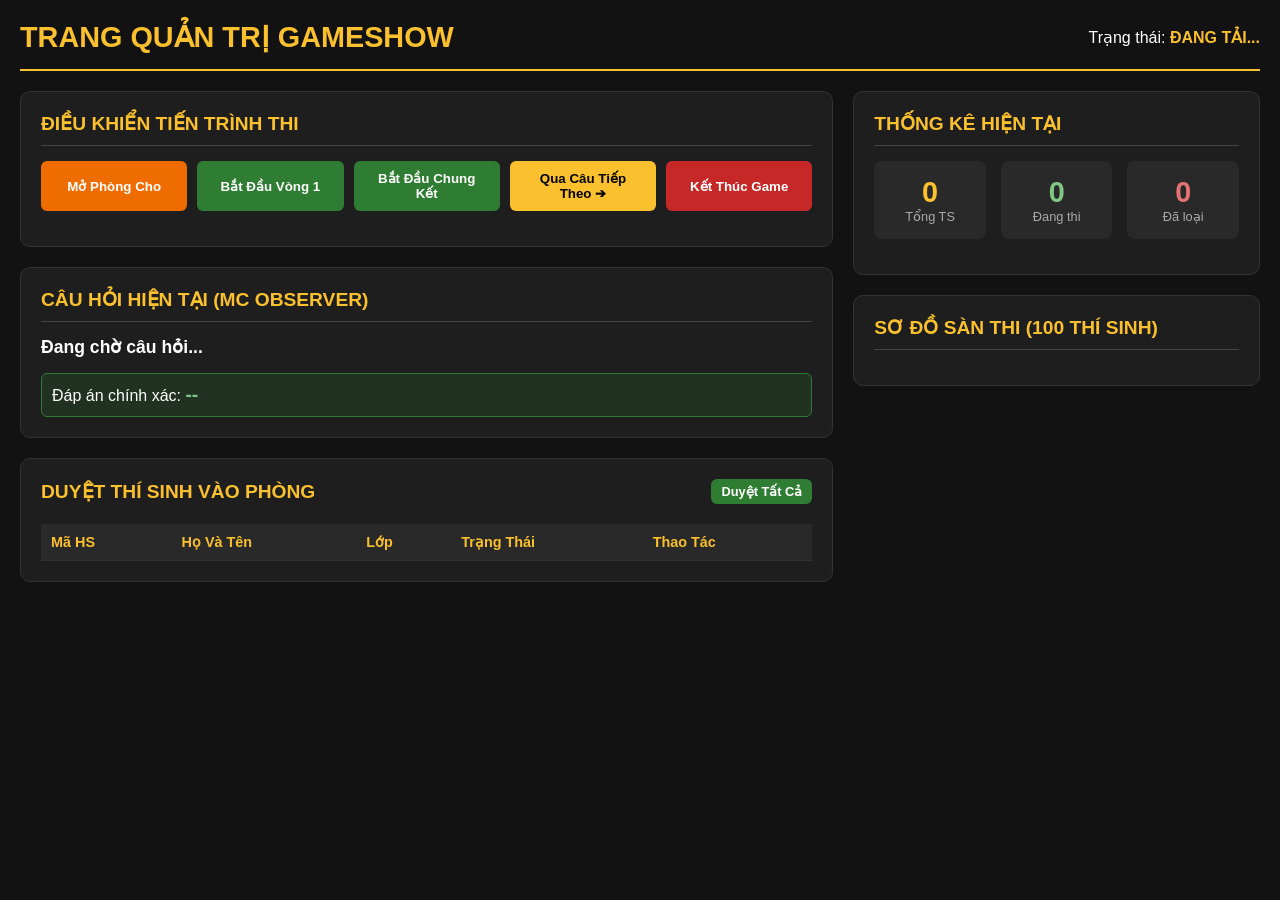
==== admin.html @ b979f9eb "Add files via upload" ====
<!DOCTYPE html>
<html lang="vi">
<head>
  <meta charset="UTF-8">
  <meta name="viewport" content="width=device-width, initial-scale=1.0">
  <title>Quản Trị Hệ Thống - Rung Chuông Vàng Lê Duẩn</title>
  <style>
    :root {
      --primary: #8e0000;
      --secondary: #fbc02d;
      --bg: #121212;
      --card-bg: #1e1e1e;
      --text: #ffffff;
      --success: #2e7d32;
      --danger: #c62828;
      --warning: #ef6c00;
    }
    * { box-sizing: border-box; margin: 0; padding: 0; font-family: 'Segoe UI', Arial, sans-serif; }
    body { background: var(--bg); color: var(--text); padding: 20px; }

    header { display: flex; justify-content: space-between; align-items: center; border-bottom: 2px solid var(--secondary); padding-bottom: 15px; margin-bottom: 20px; }
    header h1 { color: var(--secondary); font-size: 1.8rem; }

    .grid-container { display: grid; grid-template-columns: 2fr 1fr; gap: 20px; }

    .card { background: var(--card-bg); border-radius: 10px; padding: 20px; border: 1px solid #333; margin-bottom: 20px; }
    .card h3 { color: var(--secondary); border-bottom: 1px solid #444; padding-bottom: 10px; margin-bottom: 15px; font-size: 1.2rem; }

    /* Controls */
    .controls-grid { display: grid; grid-template-columns: repeat(auto-fit, minmax(140px, 1fr)); gap: 10px; margin-bottom: 15px; }
    .btn { padding: 10px 15px; font-weight: bold; border: none; border-radius: 6px; cursor: pointer; transition: 0.2s; text-align: center; }
    .btn-primary { background: var(--secondary); color: #000; }
    .btn-success { background: var(--success); color: white; }
    .btn-danger { background: var(--danger); color: white; }
    .btn-warning { background: var(--warning); color: white; }
    .btn:hover { opacity: 0.85; transform: translateY(-1px); }

    /* Stats */
    .stat-box { display: flex; gap: 15px; margin-bottom: 15px; }
    .stat-item { flex: 1; background: rgba(255,255,255,0.05); padding: 15px; border-radius: 8px; text-align: center; }
    .stat-item .num { font-size: 1.8rem; font-weight: bold; color: var(--secondary); }

    /* Tables */
    table { width: 100%; border-collapse: collapse; margin-top: 10px; }
    th, td { padding: 10px; text-align: left; border-bottom: 1px solid #333; font-size: 0.9rem; }
    th { background: rgba(255,255,255,0.05); color: var(--secondary); }

    .badge { padding: 4px 8px; border-radius: 4px; font-size: 0.8rem; font-weight: bold; }
    .badge-waiting { background: var(--warning); color: white; }
    .badge-active { background: var(--success); color: white; }
    .badge-out { background: var(--danger); color: white; }

    /* Grid thí sinh */
    .student-grid { display: grid; grid-template-columns: repeat(auto-fill, minmax(60px, 1fr)); gap: 8px; max-height: 400px; overflow-y: auto; padding-right: 5px; }
    .student-box { padding: 8px 4px; border-radius: 6px; text-align: center; font-size: 0.8rem; border: 1px solid #444; }
    .student-box.CHO_DUYET { background: #5d4037; color: #ffcc80; border-color: var(--warning); }
    .student-box.DANG_THI { background: #1b5e20; color: #a5d6a7; border-color: var(--success); }
    .student-box.DA_LOAI { background: #b71c1c; color: #ef9a9a; text-decoration: line-through; opacity: 0.6; }

    @media (max-width: 900px) {
      .grid-container { grid-template-columns: 1fr; }
    }
  </style>
</head>
<body>

  <header>
    <h1>TRANG QUẢN TRỊ GAMESHOW</h1>
    <div>
      <span>Trạng thái: <strong id="game-status-text" style="color: var(--secondary);">ĐANG TẢI...</strong></span>
    </div>
  </header>

  <div class="grid-container">
    <!-- CỘT TRÁI: ĐIỀU KHIỂN VÀ CÂU HỎI -->
    <div>
      <!-- LỆNH ĐIỀU KHIỂN -->
      <div class="card">
        <h3>ĐIỀU KHIỂN TIẾN TRÌNH THI</h3>
        <div class="controls-grid">
          <button class="btn btn-warning" onclick="sendMcCmd('setGameStatus', 'PHONG_CHO')">Mở Phòng Cho</button>
          <button class="btn btn-success" onclick="sendMcCmd('setGameStatus', 'VONG_1')">Bắt Đầu Vòng 1</button>
          <button class="btn btn-success" onclick="sendMcCmd('setGameStatus', 'CHUNG_KET')">Bắt Đầu Chung Kết</button>
          <button class="btn btn-primary" onclick="sendMcCmd('nextQuestion', '')">Qua Câu Tiếp Theo ➔</button>
          <button class="btn btn-danger" onclick="sendMcCmd('setGameStatus', 'KET_THUC')">Kết Thúc Game</button>
        </div>
      </div>

      <!-- CÂU HỎI HIỆN TẠI -->
      <div class="card">
        <h3>CÂU HỎI HIỆN TẠI (MC OBSERVER)</h3>
        <div id="q-info">
          <p style="font-size: 1.1rem; margin-bottom: 10px;"><strong id="q-title">Đang chờ câu hỏi...</strong></p>
          <p id="q-content" style="color: #ccc; margin-bottom: 15px;"></p>
          <div style="background: rgba(46, 125, 50, 0.2); border: 1px solid var(--success); padding: 10px; border-radius: 6px;">
            <span>Đáp án chính xác: <strong id="q-answer" style="color: #81c784; font-size: 1.2rem;">--</strong></span>
          </div>
        </div>
      </div>

      <!-- DANH SÁCH THÍ SINH CẦN DUYỆT -->
      <div class="card">
        <div style="display: flex; justify-content: space-between; align-items: center; margin-bottom: 10px;">
          <h3 style="margin: 0; border: none; padding: 0;">DUYỆT THÍ SINH VÀO PHÒNG</h3>
          <button class="btn btn-success" style="padding: 5px 10px; font-size: 0.8rem;" onclick="approveAll()">Duyệt Tất Cả</button>
        </div>
        <div style="max-height: 250px; overflow-y: auto;">
          <table>
            <thead>
              <tr>
                <th>Mã HS</th>
                <th>Họ Và Tên</th>
                <th>Lớp</th>
                <th>Trạng Thái</th>
                <th>Thao Tác</th>
              </tr>
            </thead>
            <tbody id="table-approval">
              <!-- Render danh sách chờ duyệt -->
            </tbody>
          </table>
        </div>
      </div>
    </div>

    <!-- CỘT PHẢI: THỐNG KÊ VÀ BẢN ĐỒ THÍ SINH -->
    <div>
      <!-- THỐNG KÊ -->
      <div class="card">
        <h3>THỐNG KÊ HIỆN TẠI</h3>
        <div class="stat-box">
          <div class="stat-item">
            <div class="num" id="stat-total">0</div>
            <div style="font-size: 0.8rem; color: #aaa;">Tổng TS</div>
          </div>
          <div class="stat-item">
            <div class="num" id="stat-active" style="color: #81c784;">0</div>
            <div style="font-size: 0.8rem; color: #aaa;">Đang thi</div>
          </div>
          <div class="stat-item">
            <div class="num" id="stat-out" style="color: #e57373;">0</div>
            <div style="font-size: 0.8rem; color: #aaa;">Đã loại</div>
          </div>
        </div>
      </div>

      <!-- sơ đồ 100 THÍ SINH -->
      <div class="card">
        <h3>SƠ ĐỒ SÀN THI (100 THÍ SINH)</h3>
        <div class="student-grid" id="student-grid">
          <!-- Render 100 thí sinh -->
        </div>
      </div>
    </div>
  </div>

  <script>
    // THAY THẾ URL WEB APP GOOGLE APPS SCRIPT CỦA BẠN VÀO ĐÂY
    const API_URL = "YOUR_GOOGLE_APPS_SCRIPT_WEB_APP_URL_HERE";

    let pollInterval = null;

    window.onload = function() {
      fetchDashboardData();
      pollInterval = setInterval(fetchDashboardData, 2000); // Tự động cập nhật mỗi 2 giây
    };

    async function fetchDashboardData() {
      try {
        const res = await fetch(`${API_URL}?action=getMcDashboard`).then(r => r.json());
        if (res.status === "success") {
          updateUI(res);
        }
      } catch (e) {
        console.error("Lỗi lấy dữ liệu:", e);
      }
    }

    function updateUI(data) {
      // 1. Cập nhật trạng thái Game
      document.getElementById("game-status-text").innerText = data.state.GameStatus || "N/A";

      // 2. Cập nhật câu hỏi
      if (data.currentQuestion) {
        document.getElementById("q-title").innerText = `Câu ${data.currentQuestion.id} (Vòng ${data.currentQuestion.vong})`;
        document.getElementById("q-content").innerText = data.currentQuestion.noiDung;
        document.getElementById("q-answer").innerText = `${data.currentQuestion.dapAnDung}`;
      } else {
        document.getElementById("q-title").innerText = "Chưa bắt đầu câu hỏi";
        document.getElementById("q-content").innerText = "";
        document.getElementById("q-answer").innerText = "--";
      }

      // 3. Cập nhật Thống kê
      const students = data.students || [];
      let active = 0, out = 0, waiting = 0;

      students.forEach(s => {
        if (s.trangThai === "DANG_THI") active++;
        else if (s.trangThai === "DA_LOAI") out++;
        else if (s.trangThai === "CHO_DUYET") waiting++;
      });

      document.getElementById("stat-total").innerText = students.length;
      document.getElementById("stat-active").innerText = active;
      document.getElementById("stat-out").innerText = out;

      // 4. Render Bảng chờ duyệt
      const approvalTbody = document.getElementById("table-approval");
      approvalTbody.innerHTML = "";

      const pendingStudents = students.filter(s => s.trangThai === "CHO_DUYET" || s.trangThai === "CHUA_DUYET");
      if (pendingStudents.length === 0) {
        approvalTbody.innerHTML = `<tr><td colspan="5" style="text-align:center; color:#888;">Không có thí sinh chờ duyệt</td></tr>`;
      } else {
        pendingStudents.forEach(s => {
          const tr = document.createElement("tr");
          tr.innerHTML = `
            <td><strong>${s.maHS}</strong></td>
            <td>${s.ten}</td>
            <td>${s.lop}</td>
            <td><span class="badge badge-waiting">Chờ duyệt</span></td>
            <td>
              <button class="btn btn-success" style="padding: 3px 8px; font-size:0.75rem;" onclick="approveStudent('${s.maHS}', 'DANG_THI')">Duyệt</button>
            </td>
          `;
          approvalTbody.appendChild(tr);
        });
      }

      // 5. Render Sơ đồ sàn thi
      const grid = document.getElementById("student-grid");
      grid.innerHTML = "";
      students.forEach(s => {
        const div = document.createElement("div");
        const statusClass = s.trangThai || 'CHO_DUYET';
        div.className = `student-box ${statusClass}`;
        div.innerText = s.maHS;
        div.title = `${s.ten} (${s.lop}) - Điểm: ${s.diem}`;
        grid.appendChild(div);
      });
    }

    async function sendMcCmd(cmd, param) {
      await fetch(`${API_URL}?action=mcAction&cmd=${cmd}&param=${param}`);
      fetchDashboardData();
    }

    async function approveStudent(maHS, status) {
      await fetch(`${API_URL}?action=approveStudent&maHS=${maHS}&status=${status}`);
      fetchDashboardData();
    }

    async function approveAll() {
      await fetch(`${API_URL}?action=approveAllStudents`);
      fetchDashboardData();
    }
  </script>
</body>
</html>
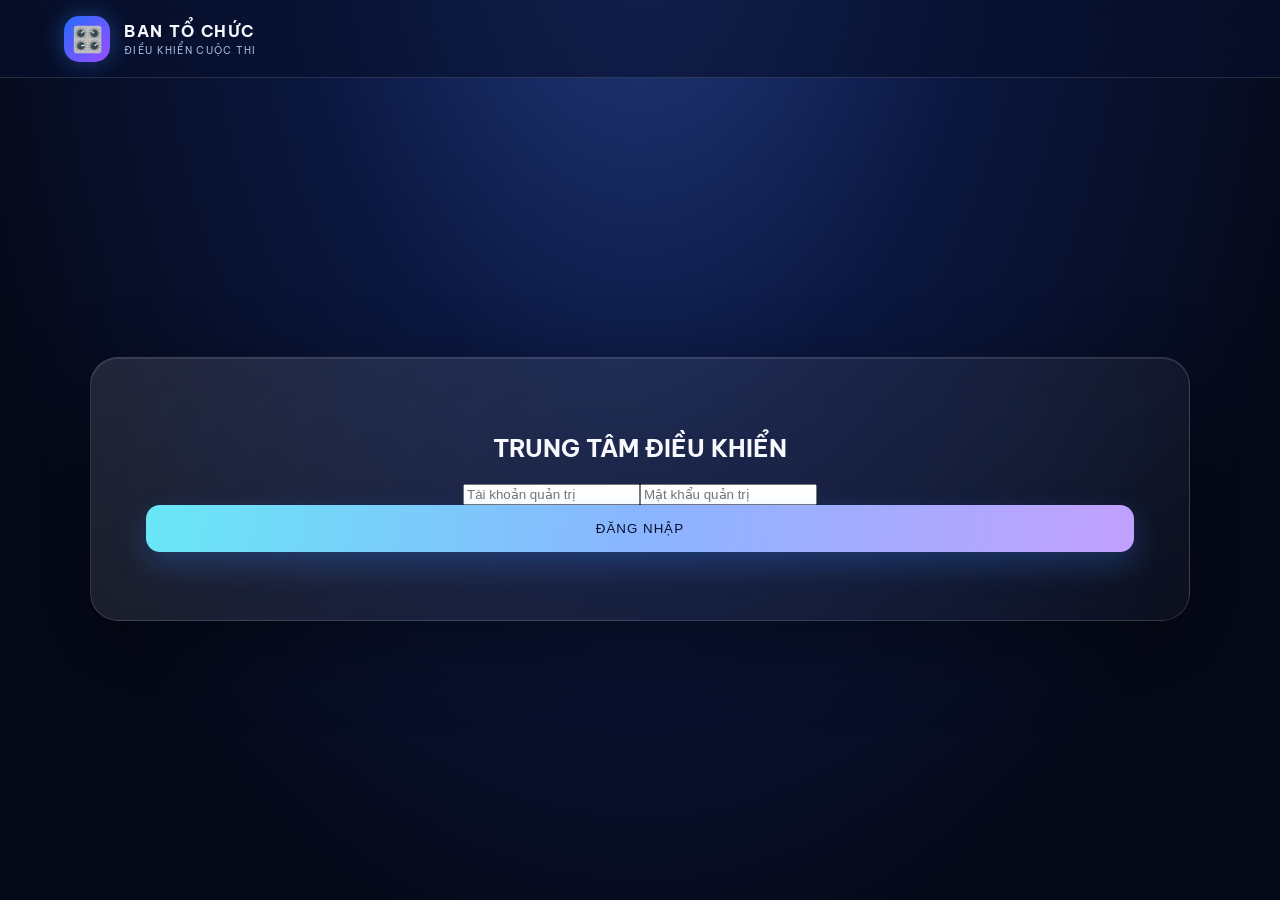
==== commit 29a8a8a5: "Add files via upload" ====
--- a/admin.html
+++ b/admin.html
@@ -1,260 +1 @@
-<!DOCTYPE html>
-<html lang="vi">
-<head>
-  <meta charset="UTF-8">
-  <meta name="viewport" content="width=device-width, initial-scale=1.0">
-  <title>Quản Trị Hệ Thống - Rung Chuông Vàng Lê Duẩn</title>
-  <style>
-    :root {
-      --primary: #8e0000;
-      --secondary: #fbc02d;
-      --bg: #121212;
-      --card-bg: #1e1e1e;
-      --text: #ffffff;
-      --success: #2e7d32;
-      --danger: #c62828;
-      --warning: #ef6c00;
-    }
-    * { box-sizing: border-box; margin: 0; padding: 0; font-family: 'Segoe UI', Arial, sans-serif; }
-    body { background: var(--bg); color: var(--text); padding: 20px; }
-
-    header { display: flex; justify-content: space-between; align-items: center; border-bottom: 2px solid var(--secondary); padding-bottom: 15px; margin-bottom: 20px; }
-    header h1 { color: var(--secondary); font-size: 1.8rem; }
-
-    .grid-container { display: grid; grid-template-columns: 2fr 1fr; gap: 20px; }
-
-    .card { background: var(--card-bg); border-radius: 10px; padding: 20px; border: 1px solid #333; margin-bottom: 20px; }
-    .card h3 { color: var(--secondary); border-bottom: 1px solid #444; padding-bottom: 10px; margin-bottom: 15px; font-size: 1.2rem; }
-
-    /* Controls */
-    .controls-grid { display: grid; grid-template-columns: repeat(auto-fit, minmax(140px, 1fr)); gap: 10px; margin-bottom: 15px; }
-    .btn { padding: 10px 15px; font-weight: bold; border: none; border-radius: 6px; cursor: pointer; transition: 0.2s; text-align: center; }
-    .btn-primary { background: var(--secondary); color: #000; }
-    .btn-success { background: var(--success); color: white; }
-    .btn-danger { background: var(--danger); color: white; }
-    .btn-warning { background: var(--warning); color: white; }
-    .btn:hover { opacity: 0.85; transform: translateY(-1px); }
-
-    /* Stats */
-    .stat-box { display: flex; gap: 15px; margin-bottom: 15px; }
-    .stat-item { flex: 1; background: rgba(255,255,255,0.05); padding: 15px; border-radius: 8px; text-align: center; }
-    .stat-item .num { font-size: 1.8rem; font-weight: bold; color: var(--secondary); }
-
-    /* Tables */
-    table { width: 100%; border-collapse: collapse; margin-top: 10px; }
-    th, td { padding: 10px; text-align: left; border-bottom: 1px solid #333; font-size: 0.9rem; }
-    th { background: rgba(255,255,255,0.05); color: var(--secondary); }
-
-    .badge { padding: 4px 8px; border-radius: 4px; font-size: 0.8rem; font-weight: bold; }
-    .badge-waiting { background: var(--warning); color: white; }
-    .badge-active { background: var(--success); color: white; }
-    .badge-out { background: var(--danger); color: white; }
-
-    /* Grid thí sinh */
-    .student-grid { display: grid; grid-template-columns: repeat(auto-fill, minmax(60px, 1fr)); gap: 8px; max-height: 400px; overflow-y: auto; padding-right: 5px; }
-    .student-box { padding: 8px 4px; border-radius: 6px; text-align: center; font-size: 0.8rem; border: 1px solid #444; }
-    .student-box.CHO_DUYET { background: #5d4037; color: #ffcc80; border-color: var(--warning); }
-    .student-box.DANG_THI { background: #1b5e20; color: #a5d6a7; border-color: var(--success); }
-    .student-box.DA_LOAI { background: #b71c1c; color: #ef9a9a; text-decoration: line-through; opacity: 0.6; }
-
-    @media (max-width: 900px) {
-      .grid-container { grid-template-columns: 1fr; }
-    }
-  </style>
-</head>
-<body>
-
-  <header>
-    <h1>TRANG QUẢN TRỊ GAMESHOW</h1>
-    <div>
-      <span>Trạng thái: <strong id="game-status-text" style="color: var(--secondary);">ĐANG TẢI...</strong></span>
-    </div>
-  </header>
-
-  <div class="grid-container">
-    <!-- CỘT TRÁI: ĐIỀU KHIỂN VÀ CÂU HỎI -->
-    <div>
-      <!-- LỆNH ĐIỀU KHIỂN -->
-      <div class="card">
-        <h3>ĐIỀU KHIỂN TIẾN TRÌNH THI</h3>
-        <div class="controls-grid">
-          <button class="btn btn-warning" onclick="sendMcCmd('setGameStatus', 'PHONG_CHO')">Mở Phòng Cho</button>
-          <button class="btn btn-success" onclick="sendMcCmd('setGameStatus', 'VONG_1')">Bắt Đầu Vòng 1</button>
-          <button class="btn btn-success" onclick="sendMcCmd('setGameStatus', 'CHUNG_KET')">Bắt Đầu Chung Kết</button>
-          <button class="btn btn-primary" onclick="sendMcCmd('nextQuestion', '')">Qua Câu Tiếp Theo ➔</button>
-          <button class="btn btn-danger" onclick="sendMcCmd('setGameStatus', 'KET_THUC')">Kết Thúc Game</button>
-        </div>
-      </div>
-
-      <!-- CÂU HỎI HIỆN TẠI -->
-      <div class="card">
-        <h3>CÂU HỎI HIỆN TẠI (MC OBSERVER)</h3>
-        <div id="q-info">
-          <p style="font-size: 1.1rem; margin-bottom: 10px;"><strong id="q-title">Đang chờ câu hỏi...</strong></p>
-          <p id="q-content" style="color: #ccc; margin-bottom: 15px;"></p>
-          <div style="background: rgba(46, 125, 50, 0.2); border: 1px solid var(--success); padding: 10px; border-radius: 6px;">
-            <span>Đáp án chính xác: <strong id="q-answer" style="color: #81c784; font-size: 1.2rem;">--</strong></span>
-          </div>
-        </div>
-      </div>
-
-      <!-- DANH SÁCH THÍ SINH CẦN DUYỆT -->
-      <div class="card">
-        <div style="display: flex; justify-content: space-between; align-items: center; margin-bottom: 10px;">
-          <h3 style="margin: 0; border: none; padding: 0;">DUYỆT THÍ SINH VÀO PHÒNG</h3>
-          <button class="btn btn-success" style="padding: 5px 10px; font-size: 0.8rem;" onclick="approveAll()">Duyệt Tất Cả</button>
-        </div>
-        <div style="max-height: 250px; overflow-y: auto;">
-          <table>
-            <thead>
-              <tr>
-                <th>Mã HS</th>
-                <th>Họ Và Tên</th>
-                <th>Lớp</th>
-                <th>Trạng Thái</th>
-                <th>Thao Tác</th>
-              </tr>
-            </thead>
-            <tbody id="table-approval">
-              <!-- Render danh sách chờ duyệt -->
-            </tbody>
-          </table>
-        </div>
-      </div>
-    </div>
-
-    <!-- CỘT PHẢI: THỐNG KÊ VÀ BẢN ĐỒ THÍ SINH -->
-    <div>
-      <!-- THỐNG KÊ -->
-      <div class="card">
-        <h3>THỐNG KÊ HIỆN TẠI</h3>
-        <div class="stat-box">
-          <div class="stat-item">
-            <div class="num" id="stat-total">0</div>
-            <div style="font-size: 0.8rem; color: #aaa;">Tổng TS</div>
-          </div>
-          <div class="stat-item">
-            <div class="num" id="stat-active" style="color: #81c784;">0</div>
-            <div style="font-size: 0.8rem; color: #aaa;">Đang thi</div>
-          </div>
-          <div class="stat-item">
-            <div class="num" id="stat-out" style="color: #e57373;">0</div>
-            <div style="font-size: 0.8rem; color: #aaa;">Đã loại</div>
-          </div>
-        </div>
-      </div>
-
-      <!-- sơ đồ 100 THÍ SINH -->
-      <div class="card">
-        <h3>SƠ ĐỒ SÀN THI (100 THÍ SINH)</h3>
-        <div class="student-grid" id="student-grid">
-          <!-- Render 100 thí sinh -->
-        </div>
-      </div>
-    </div>
-  </div>
-
-  <script>
-    // THAY THẾ URL WEB APP GOOGLE APPS SCRIPT CỦA BẠN VÀO ĐÂY
-    const API_URL = "YOUR_GOOGLE_APPS_SCRIPT_WEB_APP_URL_HERE";
-
-    let pollInterval = null;
-
-    window.onload = function() {
-      fetchDashboardData();
-      pollInterval = setInterval(fetchDashboardData, 2000); // Tự động cập nhật mỗi 2 giây
-    };
-
-    async function fetchDashboardData() {
-      try {
-        const res = await fetch(`${API_URL}?action=getMcDashboard`).then(r => r.json());
-        if (res.status === "success") {
-          updateUI(res);
-        }
-      } catch (e) {
-        console.error("Lỗi lấy dữ liệu:", e);
-      }
-    }
-
-    function updateUI(data) {
-      // 1. Cập nhật trạng thái Game
-      document.getElementById("game-status-text").innerText = data.state.GameStatus || "N/A";
-
-      // 2. Cập nhật câu hỏi
-      if (data.currentQuestion) {
-        document.getElementById("q-title").innerText = `Câu ${data.currentQuestion.id} (Vòng ${data.currentQuestion.vong})`;
-        document.getElementById("q-content").innerText = data.currentQuestion.noiDung;
-        document.getElementById("q-answer").innerText = `${data.currentQuestion.dapAnDung}`;
-      } else {
-        document.getElementById("q-title").innerText = "Chưa bắt đầu câu hỏi";
-        document.getElementById("q-content").innerText = "";
-        document.getElementById("q-answer").innerText = "--";
-      }
-
-      // 3. Cập nhật Thống kê
-      const students = data.students || [];
-      let active = 0, out = 0, waiting = 0;
-
-      students.forEach(s => {
-        if (s.trangThai === "DANG_THI") active++;
-        else if (s.trangThai === "DA_LOAI") out++;
-        else if (s.trangThai === "CHO_DUYET") waiting++;
-      });
-
-      document.getElementById("stat-total").innerText = students.length;
-      document.getElementById("stat-active").innerText = active;
-      document.getElementById("stat-out").innerText = out;
-
-      // 4. Render Bảng chờ duyệt
-      const approvalTbody = document.getElementById("table-approval");
-      approvalTbody.innerHTML = "";
-
-      const pendingStudents = students.filter(s => s.trangThai === "CHO_DUYET" || s.trangThai === "CHUA_DUYET");
-      if (pendingStudents.length === 0) {
-        approvalTbody.innerHTML = `<tr><td colspan="5" style="text-align:center; color:#888;">Không có thí sinh chờ duyệt</td></tr>`;
-      } else {
-        pendingStudents.forEach(s => {
-          const tr = document.createElement("tr");
-          tr.innerHTML = `
-            <td><strong>${s.maHS}</strong></td>
-            <td>${s.ten}</td>
-            <td>${s.lop}</td>
-            <td><span class="badge badge-waiting">Chờ duyệt</span></td>
-            <td>
-              <button class="btn btn-success" style="padding: 3px 8px; font-size:0.75rem;" onclick="approveStudent('${s.maHS}', 'DANG_THI')">Duyệt</button>
-            </td>
-          `;
-          approvalTbody.appendChild(tr);
-        });
-      }
-
-      // 5. Render Sơ đồ sàn thi
-      const grid = document.getElementById("student-grid");
-      grid.innerHTML = "";
-      students.forEach(s => {
-        const div = document.createElement("div");
-        const statusClass = s.trangThai || 'CHO_DUYET';
-        div.className = `student-box ${statusClass}`;
-        div.innerText = s.maHS;
-        div.title = `${s.ten} (${s.lop}) - Điểm: ${s.diem}`;
-        grid.appendChild(div);
-      });
-    }
-
-    async function sendMcCmd(cmd, param) {
-      await fetch(`${API_URL}?action=mcAction&cmd=${cmd}&param=${param}`);
-      fetchDashboardData();
-    }
-
-    async function approveStudent(maHS, status) {
-      await fetch(`${API_URL}?action=approveStudent&maHS=${maHS}&status=${status}`);
-      fetchDashboardData();
-    }
-
-    async function approveAll() {
-      await fetch(`${API_URL}?action=approveAllStudents`);
-      fetchDashboardData();
-    }
-  </script>
-</body>
-</html>+<!doctype html><html lang="vi"><head><meta charset="utf-8"><meta name="viewport" content="width=device-width,initial-scale=1"><title>Điều khiển Rung Chuông Vàng</title><link rel="stylesheet" href="style.css"></head><body><header class="site-head"><div class="brand-mark">🎛️</div><div><b>BAN TỔ CHỨC</b><small>ĐIỀU KHIỂN CUỘC THI</small></div></header><main class="screen active"><section class="question-card glass"><h1>TRUNG TÂM ĐIỀU KHIỂN</h1><div class="admin-login"><input id="adminUser" placeholder="Tài khoản quản trị"><input id="adminPass" type="password" placeholder="Mật khẩu quản trị"><button class="btn primary" id="loginAdmin">ĐĂNG NHẬP</button></div><div id="controls" class="hidden"><div class="options"><button id="start">▶ BẮT ĐẦU</button><button id="pause">Ⅱ TẠM DỪNG</button><button id="next">⏭ CÂU TIẾP THEO</button><button id="finish">■ KẾT THÚC</button></div><div class="options settings"><label>Số câu thi<input id="totalQ" type="number" min="1" max="100" value="20"></label><label>Giây mỗi câu<input id="seconds" type="number" min="5" max="120" value="10"></label><label>Số lượng câu thư viện<input id="pool" type="number" min="1" max="100" value="100"></label><button id="saveSettings">LƯU CẤU HÌNH</button></div><div id="stats" class="stats"></div></div><pre id="adminMsg"></pre></section></main><script src="config.js"></script><script src="admin.js"></script></body></html>
--- a/style.css
+++ b/style.css
@@ -0,0 +1,2 @@
+@import url('https://fonts.googleapis.com/css2?family=Be+Vietnam+Pro:wght@400;500;600;700;800;900&display=swap');
+:root{--cyan:#67e8f9;--blue:#3987ff;--gold:#ffd66b;--ink:#07102c}*{box-sizing:border-box}body{margin:0;min-height:100vh;color:#f7f9ff;font-family:'Be Vietnam Pro',system-ui,sans-serif;background:radial-gradient(ellipse at 50% -15%,#233c82 0,#0b1740 38%,#050918 78%);overflow-x:hidden}.bg-orb{position:fixed;border-radius:50%;filter:blur(80px);opacity:.2;pointer-events:none}.orb1{width:300px;height:300px;background:#00c8ff;top:15%;left:-100px}.orb2{width:350px;height:350px;background:#7c3aed;right:-130px;bottom:0}.site-head{height:78px;padding:12px clamp(16px,5vw,64px);display:flex;align-items:center;gap:14px;border-bottom:1px solid #ffffff20;background:#07102c99;backdrop-filter:blur(16px);position:relative;z-index:2}.brand-mark{width:46px;height:46px;border-radius:15px;background:linear-gradient(135deg,#246bff,#9b4dff);display:grid;place-items:center;font-size:25px;box-shadow:0 0 25px #3987ff66}.site-head b{display:block;letter-spacing:1.5px}.site-head small{display:block;color:#a9b8e5;font-size:10px;letter-spacing:1.3px;margin-top:3px}.net{margin-left:auto;font-size:11px;color:#9cebc8}.screen{display:none;min-height:calc(100vh - 78px);padding:28px 14px;position:relative;z-index:1}.screen.active{display:flex;flex-direction:column;align-items:center;justify-content:center}.glass{background:linear-gradient(145deg,#ffffff1c,#ffffff08);border:1px solid #ffffff24;box-shadow:0 25px 80px #0006,inset 0 1px #ffffff1a;backdrop-filter:blur(20px)}.login-card{width:min(100%,490px);padding:clamp(25px,5vw,48px);border-radius:30px;text-align:center}.eyebrow,.question-label{color:var(--cyan);font-weight:800;letter-spacing:3px;font-size:11px}.login-card h1{font-size:clamp(42px,9vw,66px);line-height:.98;letter-spacing:-2px;margin:18px 0 12px;text-shadow:0 0 30px #48a5ff66}.login-card h1 em{font-style:normal;color:var(--gold)}.login-card>p{color:#bdc9e9;margin-bottom:28px}.login-card label{display:block;text-align:left;color:#dce6ff;font-size:12px;font-weight:700;margin:14px 0}.login-card input{display:block;width:100%;margin-top:7px;padding:15px 16px;border-radius:13px;background:#07112e;border:1px solid #52628d;color:white;outline:none;font:inherit}.login-card input:focus{border-color:var(--cyan);box-shadow:0 0 0 3px #67e8f922}.btn{border:0;border-radius:14px;padding:16px 20px;font:800 13px inherit;cursor:pointer}.primary{width:100%;color:#07102c;background:linear-gradient(100deg,#68e7f6,#8ab5ff,#c2a0ff);box-shadow:0 12px 30px #3987ff40;letter-spacing:1px}.primary span{float:right;font-size:20px;line-height:12px}.primary:disabled{opacity:.5}.login-note,.message{font-size:11px;color:#aab8dc;margin-top:16px;min-height:16px}.message{color:#ff9ca9}.player-bar{width:min(1100px,100%);border-radius:20px;padding:13px 18px;display:flex;align-items:center;gap:20px;margin-bottom:18px}.player-bar>div:first-child{margin-right:auto}.player-bar b{display:block}.player-bar small{display:block;color:#aab9df;font-size:11px}.round{text-align:center;font-size:11px;letter-spacing:1px}.round b{font-size:24px;display:inline}.timer{width:58px;height:58px;border-radius:50%;display:grid;place-items:center;font-size:27px;font-weight:900;color:var(--gold);border:3px solid var(--gold);box-shadow:0 0 22px #ffd66b44}.timer.urgent{color:#ff7d8c;border-color:#ff657b;box-shadow:0 0 25px #ff657b88;animation:pulse .55s infinite alternate}@keyframes pulse{to{transform:scale(1.08)}}.question-card{width:min(1100px,100%);padding:clamp(24px,5vw,55px);border-radius:28px;text-align:center}.question-card h2{font-size:clamp(23px,4.5vw,42px);line-height:1.35;margin:16px auto 30px;max-width:950px}.question-card p{color:#c1cbe6}.options{display:grid;grid-template-columns:1fr 1fr;gap:15px}.options button{display:flex;align-items:center;text-align:left;gap:16px;min-height:88px;padding:16px 19px;border:1px solid #ffffff26;border-radius:17px;background:linear-gradient(110deg,#ffffff16,#ffffff08);color:white;cursor:pointer;transition:.16s}.options button:hover:not(:disabled){transform:translateY(-3px);border-color:var(--cyan);background:#3987ff30}.options button b{flex:0 0 43px;height:43px;border-radius:13px;background:#2b4d91;color:var(--cyan);display:grid;place-items:center;font-size:18px}.options button span{font-size:clamp(15px,2vw,20px);font-weight:700}.options button.selected{border:2px solid var(--gold);background:#d39b2630}.options button:disabled{cursor:default;opacity:.75}.answer-notice{min-height:22px;color:var(--cyan);font-size:12px;margin-top:20px}.muted{color:#aab9df;font-size:12px}.live-dot{width:12px;height:12px;background:#6cf0bd;border-radius:50%;margin:auto;box-shadow:0 0 18px #6cf0bd;animation:pulse 1s infinite alternate}.big-icon{font-size:70px}.hidden{display:none!important}#toast{position:fixed;z-index:20;bottom:22px;left:50%;transform:translate(-50%,20px);opacity:0;background:#17234a;border:1px solid #7182b7;padding:12px 18px;border-radius:12px;transition:.2s;font-size:13px}#toast.show{opacity:1;transform:translate(-50%,0)}body.disqualified .question-card{border-color:#ff667c}@media(max-width:650px){.site-head{height:68px}.screen{min-height:calc(100vh - 68px)}.options{grid-template-columns:1fr;gap:10px}.options button{min-height:72px}.player-bar{gap:10px;padding:10px 12px}.timer{width:50px;height:50px;font-size:23px}.player-bar small{font-size:9px}.question-card{padding:25px 16px}.site-head small{font-size:9px}}
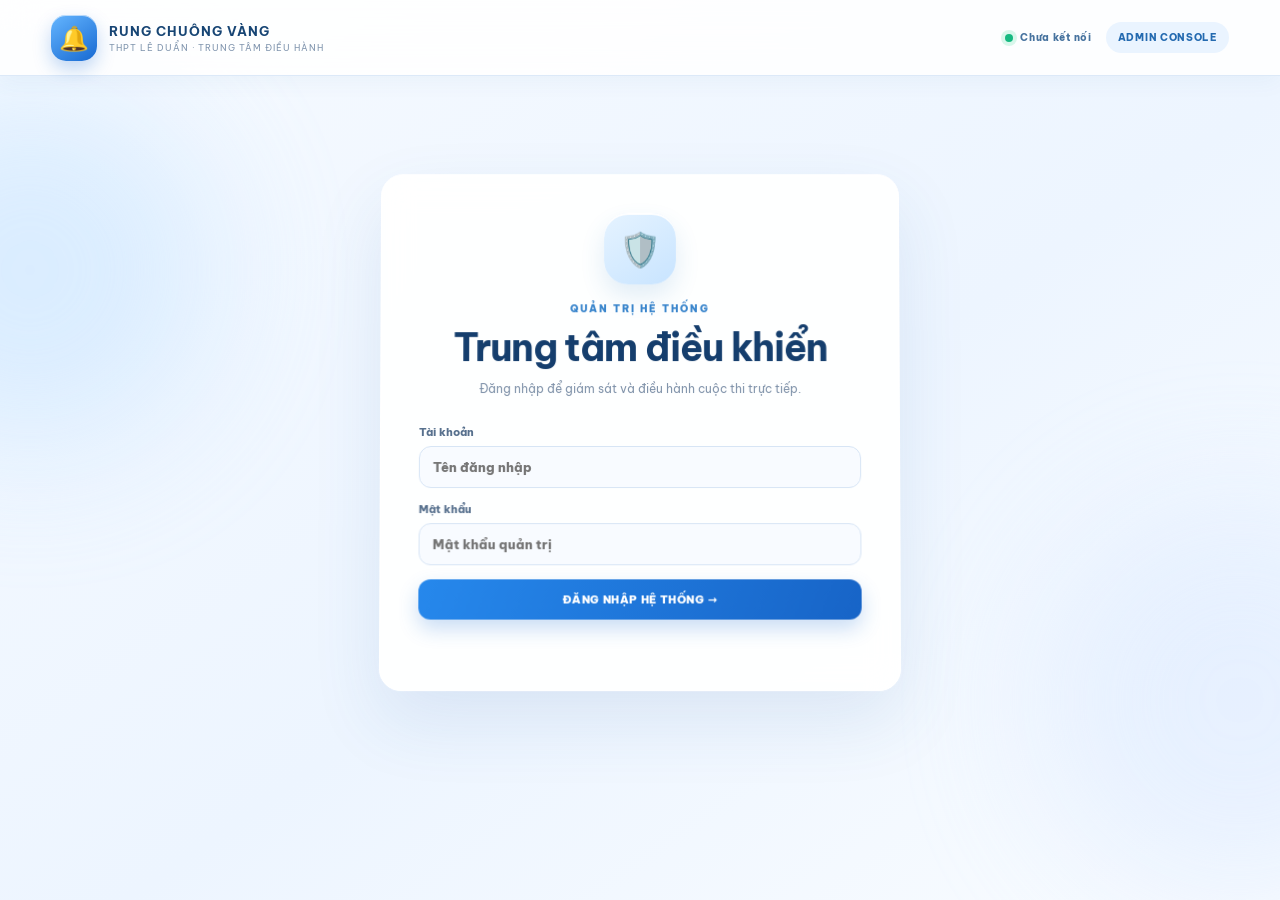
==== commit a355412e: "Add files via upload" ====
--- a/admin.html
+++ b/admin.html
@@ -1 +1,14 @@
-<!doctype html><html lang="vi"><head><meta charset="utf-8"><meta name="viewport" content="width=device-width,initial-scale=1"><title>Điều khiển Rung Chuông Vàng</title><link rel="stylesheet" href="style.css"></head><body><header class="site-head"><div class="brand-mark">🎛️</div><div><b>BAN TỔ CHỨC</b><small>ĐIỀU KHIỂN CUỘC THI</small></div></header><main class="screen active"><section class="question-card glass"><h1>TRUNG TÂM ĐIỀU KHIỂN</h1><div class="admin-login"><input id="adminUser" placeholder="Tài khoản quản trị"><input id="adminPass" type="password" placeholder="Mật khẩu quản trị"><button class="btn primary" id="loginAdmin">ĐĂNG NHẬP</button></div><div id="controls" class="hidden"><div class="options"><button id="start">▶ BẮT ĐẦU</button><button id="pause">Ⅱ TẠM DỪNG</button><button id="next">⏭ CÂU TIẾP THEO</button><button id="finish">■ KẾT THÚC</button></div><div class="options settings"><label>Số câu thi<input id="totalQ" type="number" min="1" max="100" value="20"></label><label>Giây mỗi câu<input id="seconds" type="number" min="5" max="120" value="10"></label><label>Số lượng câu thư viện<input id="pool" type="number" min="1" max="100" value="100"></label><button id="saveSettings">LƯU CẤU HÌNH</button></div><div id="stats" class="stats"></div></div><pre id="adminMsg"></pre></section></main><script src="config.js"></script><script src="admin.js"></script></body></html>+<!doctype html>
+<html lang="vi"><head><meta charset="utf-8"><meta name="viewport" content="width=device-width,initial-scale=1"><meta name="theme-color" content="#eef6ff"><title>Admin | Rung Chuông Vàng</title><link rel="stylesheet" href="style.css"></head>
+<body class="admin-body"><div class="admin-glow glow-a"></div><div class="admin-glow glow-b"></div>
+<header class="admin-top"><a class="brand" href="index.html"><span class="brand-logo">🔔</span><span><b>RUNG CHUÔNG VÀNG</b><small>THPT LÊ DUẨN · TRUNG TÂM ĐIỀU HÀNH</small></span></a><div class="top-right"><span id="connection" class="connection"><i></i> Chưa kết nối</span><span class="admin-chip">ADMIN CONSOLE</span></div></header>
+<main class="admin-wrap">
+<section id="loginPanel" class="login-panel surface"><div class="login-emblem">🛡️</div><p class="kicker">QUẢN TRỊ HỆ THỐNG</p><h1>Trung tâm điều khiển</h1><p class="sub">Đăng nhập để giám sát và điều hành cuộc thi trực tiếp.</p><div class="login-grid"><label>Tài khoản<input id="adminUser" autocomplete="username" placeholder="Tên đăng nhập"></label><label>Mật khẩu<input id="adminPass" type="password" autocomplete="current-password" placeholder="Mật khẩu quản trị"></label><button class="action-btn primary-btn wide" id="loginAdmin">ĐĂNG NHẬP HỆ THỐNG <span>→</span></button></div><div id="adminMsg" class="notice" role="status"></div></section>
+<div id="controls" class="hidden">
+<section class="welcome-row"><div><p class="kicker">LIVE CONTROL ROOM</p><h1>Bảng điều hành cuộc thi</h1><p class="sub">Theo dõi thí sinh, câu hỏi, đáp án và mọi sự kiện trong thời gian thực.</p></div><div class="live-pill"><i></i><span id="statusText">ĐANG CHỜ</span></div></section>
+<section class="metric-grid"><article class="metric-card"><span class="metric-icon blue">👥</span><div><small>TỔNG ĐĂNG KÝ</small><strong id="mTotal">0</strong></div></article><article class="metric-card"><span class="metric-icon green">✓</span><div><small>ĐANG THI</small><strong id="mActive">0</strong></div></article><article class="metric-card"><span class="metric-icon amber">⌛</span><div><small>CHỜ DUYỆT</small><strong id="mPending">0</strong></div></article><article class="metric-card"><span class="metric-icon red">✕</span><div><small>ĐÃ BỊ LOẠI</small><strong id="mEliminated">0</strong></div></article></section>
+<section class="control-grid"><article class="panel control-panel"><div class="panel-head"><div><p class="kicker">GAME MASTER</p><h2>Điều khiển cuộc thi</h2></div><span class="panel-icon">🎮</span></div><div class="main-actions"><button id="start" class="action-btn primary-btn">▶ BẮT ĐẦU THI</button><button id="pause" class="action-btn soft-btn">Ⅱ TẠM DỪNG</button><button id="resume" class="action-btn soft-btn">▶ TIẾP TỤC</button><button id="next" class="action-btn soft-btn">⏭ CÂU TIẾP THEO</button><button id="finish" class="action-btn danger-btn">■ KẾT THÚC</button></div><div class="settings-grid"><label>Số câu thi<input id="totalQ" type="number" min="1" max="100" value="20"></label><label>Thời gian / câu (giây)<input id="seconds" type="number" min="5" max="120" value="10"></label><label>Quy mô thư viện câu hỏi<input id="pool" type="number" min="1" max="100" value="100"></label><button id="saveSettings" class="action-btn outline-btn">LƯU CẤU HÌNH</button></div><p class="hint">Chỉ thí sinh đã được duyệt mới được đưa vào lượt thi. Có thể duyệt thêm trong khi cuộc thi đang diễn ra.</p></article>
+<article class="panel current-panel"><div class="panel-head"><div><p class="kicker">ON AIR</p><h2>Câu hỏi đang thi</h2></div><span class="question-badge" id="questionBadge">CÂU 0</span></div><div class="question-preview"><div class="question-meta"><span id="qProgress">Chưa bắt đầu</span><strong id="qTimer">--</strong></div><h3 id="currentQuestion">Câu hỏi sẽ hiển thị tại đây khi MC bắt đầu.</h3><div id="currentOptions" class="admin-options"><div>A · —</div><div>B · —</div><div>C · —</div><div>D · —</div></div><div class="answer-key">ĐÁP ÁN ĐÚNG <b id="correctAnswer">—</b><span id="answeredCount">0 lượt trả lời</span></div></div></article></section>
+<section class="panel roster-panel"><div class="panel-head roster-heading"><div><p class="kicker">THÍ SINH TRỰC TIẾP</p><h2>Quản lý và duyệt thí sinh</h2><p class="sub">Duyệt bất cứ lúc nào; loại hoặc khôi phục thí sinh bằng thao tác quản trị.</p></div><button id="refreshNow" class="action-btn outline-btn">↻ CẬP NHẬT</button></div><div class="roster-tools"><input id="studentSearch" placeholder="Tìm theo họ tên, lớp hoặc mã thí sinh..."><div id="filterTabs" class="filter-tabs"><button class="active" data-filter="ALL">Tất cả <b id="fAll">0</b></button><button data-filter="READY">Chờ duyệt <b id="fReady">0</b></button><button data-filter="APPROVED">Đã duyệt <b id="fApproved">0</b></button><button data-filter="ACTIVE">Đang thi <b id="fActive">0</b></button><button data-filter="ELIMINATED">Bị loại <b id="fElim">0</b></button></div></div><div class="table-wrap"><table class="roster-table"><thead><tr><th>THÍ SINH</th><th>MÃ / THỜI ĐIỂM</th><th>TRẠNG THÁI</th><th>LÝ DO / SỰ KIỆN</th><th>THAO TÁC</th></tr></thead><tbody id="studentRows"><tr><td colspan="5" class="empty-row">Đang tải dữ liệu...</td></tr></tbody></table></div><div class="table-foot"><span id="rosterCount">0 thí sinh</span><span>Cập nhật tự động mỗi 3 giây</span></div></section>
+<section class="panel event-panel"><div class="panel-head"><div><p class="kicker">ACTIVITY STREAM</p><h2>Nhật ký trả lời và sự kiện</h2></div><span class="event-live">● LIVE</span></div><div class="table-wrap"><table class="event-table"><thead><tr><th>THỜI GIAN</th><th>MÃ THÍ SINH</th><th>SỰ KIỆN</th><th>CHI TIẾT</th><th>TRẠNG THÁI</th></tr></thead><tbody id="eventRows"><tr><td colspan="5" class="empty-row">Chưa có sự kiện.</td></tr></tbody></table></div></section>
+</div></main><div id="toast" class="admin-toast"></div><script src="config.js"></script><script src="admin.js"></script></body></html>
--- a/style.css
+++ b/style.css
@@ -1,2 +1,6 @@
 @import url('https://fonts.googleapis.com/css2?family=Be+Vietnam+Pro:wght@400;500;600;700;800;900&display=swap');
-:root{--cyan:#67e8f9;--blue:#3987ff;--gold:#ffd66b;--ink:#07102c}*{box-sizing:border-box}body{margin:0;min-height:100vh;color:#f7f9ff;font-family:'Be Vietnam Pro',system-ui,sans-serif;background:radial-gradient(ellipse at 50% -15%,#233c82 0,#0b1740 38%,#050918 78%);overflow-x:hidden}.bg-orb{position:fixed;border-radius:50%;filter:blur(80px);opacity:.2;pointer-events:none}.orb1{width:300px;height:300px;background:#00c8ff;top:15%;left:-100px}.orb2{width:350px;height:350px;background:#7c3aed;right:-130px;bottom:0}.site-head{height:78px;padding:12px clamp(16px,5vw,64px);display:flex;align-items:center;gap:14px;border-bottom:1px solid #ffffff20;background:#07102c99;backdrop-filter:blur(16px);position:relative;z-index:2}.brand-mark{width:46px;height:46px;border-radius:15px;background:linear-gradient(135deg,#246bff,#9b4dff);display:grid;place-items:center;font-size:25px;box-shadow:0 0 25px #3987ff66}.site-head b{display:block;letter-spacing:1.5px}.site-head small{display:block;color:#a9b8e5;font-size:10px;letter-spacing:1.3px;margin-top:3px}.net{margin-left:auto;font-size:11px;color:#9cebc8}.screen{display:none;min-height:calc(100vh - 78px);padding:28px 14px;position:relative;z-index:1}.screen.active{display:flex;flex-direction:column;align-items:center;justify-content:center}.glass{background:linear-gradient(145deg,#ffffff1c,#ffffff08);border:1px solid #ffffff24;box-shadow:0 25px 80px #0006,inset 0 1px #ffffff1a;backdrop-filter:blur(20px)}.login-card{width:min(100%,490px);padding:clamp(25px,5vw,48px);border-radius:30px;text-align:center}.eyebrow,.question-label{color:var(--cyan);font-weight:800;letter-spacing:3px;font-size:11px}.login-card h1{font-size:clamp(42px,9vw,66px);line-height:.98;letter-spacing:-2px;margin:18px 0 12px;text-shadow:0 0 30px #48a5ff66}.login-card h1 em{font-style:normal;color:var(--gold)}.login-card>p{color:#bdc9e9;margin-bottom:28px}.login-card label{display:block;text-align:left;color:#dce6ff;font-size:12px;font-weight:700;margin:14px 0}.login-card input{display:block;width:100%;margin-top:7px;padding:15px 16px;border-radius:13px;background:#07112e;border:1px solid #52628d;color:white;outline:none;font:inherit}.login-card input:focus{border-color:var(--cyan);box-shadow:0 0 0 3px #67e8f922}.btn{border:0;border-radius:14px;padding:16px 20px;font:800 13px inherit;cursor:pointer}.primary{width:100%;color:#07102c;background:linear-gradient(100deg,#68e7f6,#8ab5ff,#c2a0ff);box-shadow:0 12px 30px #3987ff40;letter-spacing:1px}.primary span{float:right;font-size:20px;line-height:12px}.primary:disabled{opacity:.5}.login-note,.message{font-size:11px;color:#aab8dc;margin-top:16px;min-height:16px}.message{color:#ff9ca9}.player-bar{width:min(1100px,100%);border-radius:20px;padding:13px 18px;display:flex;align-items:center;gap:20px;margin-bottom:18px}.player-bar>div:first-child{margin-right:auto}.player-bar b{display:block}.player-bar small{display:block;color:#aab9df;font-size:11px}.round{text-align:center;font-size:11px;letter-spacing:1px}.round b{font-size:24px;display:inline}.timer{width:58px;height:58px;border-radius:50%;display:grid;place-items:center;font-size:27px;font-weight:900;color:var(--gold);border:3px solid var(--gold);box-shadow:0 0 22px #ffd66b44}.timer.urgent{color:#ff7d8c;border-color:#ff657b;box-shadow:0 0 25px #ff657b88;animation:pulse .55s infinite alternate}@keyframes pulse{to{transform:scale(1.08)}}.question-card{width:min(1100px,100%);padding:clamp(24px,5vw,55px);border-radius:28px;text-align:center}.question-card h2{font-size:clamp(23px,4.5vw,42px);line-height:1.35;margin:16px auto 30px;max-width:950px}.question-card p{color:#c1cbe6}.options{display:grid;grid-template-columns:1fr 1fr;gap:15px}.options button{display:flex;align-items:center;text-align:left;gap:16px;min-height:88px;padding:16px 19px;border:1px solid #ffffff26;border-radius:17px;background:linear-gradient(110deg,#ffffff16,#ffffff08);color:white;cursor:pointer;transition:.16s}.options button:hover:not(:disabled){transform:translateY(-3px);border-color:var(--cyan);background:#3987ff30}.options button b{flex:0 0 43px;height:43px;border-radius:13px;background:#2b4d91;color:var(--cyan);display:grid;place-items:center;font-size:18px}.options button span{font-size:clamp(15px,2vw,20px);font-weight:700}.options button.selected{border:2px solid var(--gold);background:#d39b2630}.options button:disabled{cursor:default;opacity:.75}.answer-notice{min-height:22px;color:var(--cyan);font-size:12px;margin-top:20px}.muted{color:#aab9df;font-size:12px}.live-dot{width:12px;height:12px;background:#6cf0bd;border-radius:50%;margin:auto;box-shadow:0 0 18px #6cf0bd;animation:pulse 1s infinite alternate}.big-icon{font-size:70px}.hidden{display:none!important}#toast{position:fixed;z-index:20;bottom:22px;left:50%;transform:translate(-50%,20px);opacity:0;background:#17234a;border:1px solid #7182b7;padding:12px 18px;border-radius:12px;transition:.2s;font-size:13px}#toast.show{opacity:1;transform:translate(-50%,0)}body.disqualified .question-card{border-color:#ff667c}@media(max-width:650px){.site-head{height:68px}.screen{min-height:calc(100vh - 68px)}.options{grid-template-columns:1fr;gap:10px}.options button{min-height:72px}.player-bar{gap:10px;padding:10px 12px}.timer{width:50px;height:50px;font-size:23px}.player-bar small{font-size:9px}.question-card{padding:25px 16px}.site-head small{font-size:9px}}+:root{--blue:#1769d2;--blue2:#4b9cff;--navy:#12345d;--sky:#eaf4ff;--ink:#172b46;--muted:#6d819b;--line:#dce9f8;--white:#fff;--green:#0d9b70;--red:#dc4d63;--amber:#c88713;--shadow:0 18px 48px rgba(35,91,157,.12);--shadow3:0 24px 60px rgba(31,100,190,.18)}
+*{box-sizing:border-box}html{scroll-behavior:smooth}body{margin:0;min-height:100vh;color:var(--ink);font-family:'Be Vietnam Pro',system-ui,sans-serif;background:radial-gradient(ellipse at 10% 0%,#dff0ff 0,transparent 38%),radial-gradient(ellipse at 95% 15%,#e5edff 0,transparent 34%),linear-gradient(145deg,#f8fbff,#edf5ff 55%,#f8fbff);overflow-x:hidden}button,input{font:inherit}button{cursor:pointer}button:disabled{opacity:.45;cursor:not-allowed;transform:none!important}.site-head{height:78px;padding:12px clamp(16px,5vw,64px);display:flex;align-items:center;gap:14px;border-bottom:1px solid #dce9f8;background:#ffffffd9;backdrop-filter:blur(18px);position:relative;z-index:2;box-shadow:0 5px 24px #2a65a40b}.brand-mark{width:46px;height:46px;border-radius:15px;background:linear-gradient(145deg,#4da7ff,#1769d2);display:grid;place-items:center;font-size:25px;box-shadow:0 9px 20px #1769d244,inset 0 2px #ffffff90}.site-head b{display:block;letter-spacing:1.2px;color:#163c6c}.site-head small{display:block;color:#7188a6;font-size:10px;letter-spacing:1.3px;margin-top:3px}.net{margin-left:auto;font-size:11px;color:var(--green)}.screen{display:none;min-height:calc(100vh - 78px);padding:28px 14px;position:relative;z-index:1}.screen.active{display:flex;flex-direction:column;align-items:center;justify-content:center}.glass,.question-card{background:linear-gradient(145deg,#ffffffed,#f5faffed);border:1px solid #ffffff;box-shadow:var(--shadow3),inset 0 1px #fff;backdrop-filter:blur(18px)}.login-card{width:min(100%,490px);padding:clamp(25px,5vw,48px);border-radius:30px;text-align:center;transform:perspective(1000px) rotateX(1deg);transition:transform .35s}.login-card:hover{transform:perspective(1000px) rotateX(0) translateY(-3px)}.eyebrow,.question-label{color:var(--blue);font-weight:800;letter-spacing:3px;font-size:11px}.login-card h1{font-size:clamp(42px,9vw,66px);line-height:.98;letter-spacing:-2px;margin:18px 0 12px;color:#143d70;text-shadow:0 3px 0 #d6e9ff}.login-card h1 em{font-style:normal;color:#398be9}.login-card>p{color:var(--muted);margin-bottom:28px}.login-card label{display:block;text-align:left;color:#315477;font-size:12px;font-weight:700;margin:14px 0}.login-card input{display:block;width:100%;margin-top:7px;padding:15px 16px;border-radius:13px;background:#f7fbff;border:1px solid #cfe1f6;color:var(--ink);outline:none;font:inherit}.login-card input:focus,.admin-body input:focus{border-color:#5aa3f4;box-shadow:0 0 0 4px #3987ff1c}.btn{border:0;border-radius:14px;padding:16px 20px;font:800 13px inherit;cursor:pointer;transition:.2s}.primary{width:100%;color:white;background:linear-gradient(110deg,#2385eb,#1763c5 60%,#4b9cff);box-shadow:0 12px 28px #1769d244;letter-spacing:1px}.primary:hover,.action-btn:hover:not(:disabled){transform:translateY(-2px);filter:saturate(1.08);box-shadow:0 14px 25px #1769d233}.primary span{float:right;font-size:20px;line-height:12px}.primary:disabled{opacity:.5}.login-note,.message{font-size:11px;color:#8498b2;margin-top:16px;min-height:16px}.message{color:var(--red)}.player-bar{width:min(1100px,100%);border-radius:20px;padding:13px 18px;display:flex;align-items:center;gap:20px;margin-bottom:18px;background:#ffffffdc;border:1px solid #fff;box-shadow:var(--shadow)}.player-bar>div:first-child{margin-right:auto}.player-bar b{display:block;color:#163e6d}.player-bar small{display:block;color:#8195af;font-size:11px}.round{text-align:center;font-size:11px;letter-spacing:1px;color:#7188a6}.round b{font-size:24px;display:inline;color:var(--blue)}.timer{width:58px;height:58px;border-radius:50%;display:grid;place-items:center;font-size:27px;font-weight:900;color:var(--blue);border:3px solid #72b5ff;background:#eef7ff;box-shadow:0 0 0 6px #dceeff}.timer.urgent{color:#e34f68;border-color:#ff8b9c;box-shadow:0 0 0 6px #ffe5e9;animation:pulse .55s infinite alternate}@keyframes pulse{to{transform:scale(1.08)}}.question-card{width:min(1100px,100%);padding:clamp(24px,5vw,55px);border-radius:28px;text-align:center}.question-card h2{font-size:clamp(23px,4.5vw,42px);line-height:1.35;margin:16px auto 30px;max-width:950px;color:#153d6d}.question-card p{color:var(--muted)}.options{display:grid;grid-template-columns:1fr 1fr;gap:15px}.options button{display:flex;align-items:center;text-align:left;gap:16px;min-height:88px;padding:16px 19px;border:1px solid #d8e8f9;border-radius:17px;background:linear-gradient(120deg,#fff,#f2f8ff);color:#24476e;cursor:pointer;transition:.2s;box-shadow:0 7px 16px #285d9710}.options button:hover:not(:disabled){transform:translateY(-3px);border-color:#68aaf1;background:#eaf5ff}.options button b{flex:0 0 43px;height:43px;border-radius:13px;background:linear-gradient(145deg,#e2f1ff,#c8e3ff);color:#1769d2;display:grid;place-items:center;font-size:18px;box-shadow:inset 0 1px #fff,0 4px 8px #2e74b31a}.options button span{font-size:clamp(15px,2vw,20px);font-weight:700}.options button.selected{border:2px solid #e5b64d;background:#fff8e9}.options button:disabled{cursor:default;opacity:.8}.answer-notice{min-height:22px;color:var(--blue);font-size:12px;margin-top:20px}.muted{color:#8398b2;font-size:12px}.live-dot{width:12px;height:12px;background:#20bf8a;border-radius:50%;margin:auto;box-shadow:0 0 18px #20bf8a;animation:pulse 1s infinite alternate}.big-icon{font-size:70px}.hidden{display:none!important}#toast{position:fixed;z-index:20;bottom:22px;left:50%;transform:translate(-50%,20px);opacity:0;background:#163f70;color:white;border:1px solid #a9d2ff;padding:12px 18px;border-radius:12px;transition:.2s}#toast.show{transform:translate(-50%,0);opacity:1}
+/* Admin command center */
+.admin-body{background:linear-gradient(145deg,#f6faff 0%,#edf5ff 55%,#f9fcff 100%);color:var(--ink)}.admin-glow{position:fixed;border-radius:50%;filter:blur(70px);opacity:.42;pointer-events:none;z-index:0}.glow-a{width:360px;height:360px;background:#b8ddff;top:90px;left:-150px}.glow-b{width:400px;height:400px;background:#d3e4ff;right:-160px;bottom:0}.admin-top{height:76px;padding:0 clamp(16px,4vw,52px);display:flex;align-items:center;justify-content:space-between;gap:20px;background:#ffffffdc;border-bottom:1px solid #dce9f8;backdrop-filter:blur(18px);position:sticky;top:0;z-index:5;box-shadow:0 6px 22px #1d57910b}.brand{display:flex;align-items:center;gap:12px;text-decoration:none;color:inherit}.brand-logo{width:46px;height:46px;display:grid;place-items:center;border-radius:15px;background:linear-gradient(145deg,#65b6ff,#1769d2);font-size:24px;box-shadow:0 8px 18px #1769d244,inset 0 1px #fff9}.brand b{display:block;font-size:13px;letter-spacing:1px;color:#174574}.brand small{display:block;font-size:9px;letter-spacing:1px;color:#8095ae;margin-top:3px}.top-right{display:flex;align-items:center;gap:14px}.connection,.admin-chip,.live-pill,.event-live{font-size:10px;font-weight:800;letter-spacing:.7px;color:#47739f}.connection{display:flex;align-items:center;gap:7px}.connection i,.live-pill i{width:8px;height:8px;background:#16b981;border-radius:50%;box-shadow:0 0 0 4px #d8f7eb}.connection.offline i{background:#e45a6d;box-shadow:0 0 0 4px #ffe1e6}.admin-chip{padding:9px 12px;border-radius:999px;background:#eaf4ff;color:#246ab0}.admin-wrap{width:min(1440px,100%);margin:0 auto;padding:34px clamp(14px,3vw,38px) 70px;position:relative;z-index:1}.surface,.panel,.metric-card{background:#ffffffed;border:1px solid #fff;border-radius:22px;box-shadow:var(--shadow),inset 0 1px #fff;backdrop-filter:blur(16px)}.login-panel{width:min(520px,100%);margin:7vh auto;padding:38px;text-align:center;transform:perspective(1000px) rotateX(1deg);box-shadow:0 30px 70px #2a68a51c,inset 0 1px #fff}.login-emblem{width:72px;height:72px;margin:0 auto 18px;display:grid;place-items:center;border-radius:24px;background:linear-gradient(145deg,#e5f3ff,#c8e4ff);font-size:34px;box-shadow:0 12px 24px #347fbd24,inset 0 2px #fff}.kicker{font-size:10px;letter-spacing:2px;font-weight:900;color:#3985cc;margin:0 0 8px}.login-panel h1,.welcome-row h1{font-size:clamp(26px,4vw,38px);letter-spacing:-1.2px;margin:0;color:#153e6d}.sub{color:#8093aa;font-size:12px;line-height:1.7;margin:8px 0 0}.login-grid{display:grid;gap:14px;text-align:left;margin-top:26px}.admin-body label{display:grid;gap:7px;font-size:11px;font-weight:800;color:#58718e}.admin-body input{width:100%;padding:12px 13px;border-radius:12px;border:1px solid #d7e5f5;background:#f8fbff;color:#183b61;outline:0;font-size:13px}.notice{font-size:12px;color:#d94b62;margin-top:14px;min-height:18px}.wide{width:100%}.welcome-row{display:flex;justify-content:space-between;align-items:end;gap:20px;margin:5px 0 22px}.live-pill{display:flex;align-items:center;gap:9px;padding:11px 14px;border-radius:999px;background:#fff;border:1px solid #dceafa;box-shadow:0 7px 18px #2867a00c}.metric-grid{display:grid;grid-template-columns:repeat(4,1fr);gap:14px;margin-bottom:18px}.metric-card{padding:18px;display:flex;align-items:center;gap:14px;transition:.25s;transform:perspective(800px) translateZ(0)}.metric-card:hover{transform:perspective(800px) translateY(-4px) rotateX(2deg);box-shadow:0 20px 35px #2867a01c}.metric-icon{width:44px;height:44px;border-radius:15px;display:grid;place-items:center;font-size:20px;font-weight:900;box-shadow:inset 0 1px #fff}.metric-icon.blue{background:#e4f2ff;color:#287bd0}.metric-icon.green{background:#e2f8ef;color:#11966c}.metric-icon.amber{background:#fff3d9;color:#c78a1e}.metric-icon.red{background:#ffe8ec;color:#d84e65}.metric-card small{display:block;font-size:9px;font-weight:900;letter-spacing:1px;color:#8ba0b7}.metric-card strong{display:block;font-size:27px;line-height:1.3;color:#1a4777}.control-grid{display:grid;grid-template-columns:1.05fr .95fr;gap:16px;margin-bottom:18px}.panel{padding:22px;min-width:0}.panel-head{display:flex;align-items:center;justify-content:space-between;gap:15px;margin-bottom:17px}.panel-head h2{margin:0;font-size:18px;letter-spacing:-.3px;color:#194574}.panel-icon{font-size:23px;width:42px;height:42px;display:grid;place-items:center;background:#edf6ff;border-radius:14px}.main-actions{display:grid;grid-template-columns:1fr 1fr;gap:10px}.action-btn{border:0;border-radius:12px;padding:13px 14px;font-size:11px;font-weight:900;letter-spacing:.4px;transition:.2s;box-shadow:0 6px 13px #2b659c12}.primary-btn{color:#fff;background:linear-gradient(110deg,#2688ec,#1764c7);box-shadow:0 9px 20px #1769d23a}.soft-btn{color:#2366a6;background:linear-gradient(145deg,#f2f8ff,#e5f1ff);border:1px solid #d8e9fa}.danger-btn{color:#fff;background:linear-gradient(110deg,#ef7180,#d84a62)}.outline-btn{color:#246bad;background:#fff;border:1px solid #cfe2f7}.settings-grid{display:grid;grid-template-columns:repeat(3,1fr) auto;gap:9px;align-items:end;margin-top:20px;padding-top:18px;border-top:1px solid #edf2f8}.settings-grid input{padding:10px}.settings-grid .action-btn{height:39px;white-space:nowrap}.hint{font-size:10px;color:#8ba0b7;line-height:1.6;margin:14px 0 0}.question-preview{padding:18px;border-radius:17px;background:linear-gradient(145deg,#f5faff,#eaf4ff);border:1px solid #e1effc;box-shadow:inset 0 1px #fff}.question-meta{display:flex;justify-content:space-between;align-items:center;color:#7e95ad;font-size:10px;font-weight:800;letter-spacing:1px}.question-meta strong{font-size:23px;color:#1769d2}.question-preview h3{font-size:17px;line-height:1.55;color:#174574;margin:12px 0 15px;min-height:52px}.admin-options{display:grid;grid-template-columns:1fr 1fr;gap:8px}.admin-options div{padding:10px;border-radius:10px;background:#fff;border:1px solid #dceafa;color:#57728e;font-size:11px;line-height:1.4}.admin-options div b{color:#1769d2;margin-right:7px}.admin-options div.is-correct{background:#e3f8ef;border-color:#80d9b2;color:#087a56}.answer-key{display:flex;align-items:center;gap:9px;margin-top:14px;padding-top:12px;border-top:1px solid #dbe9f7;color:#8094aa;font-size:9px;font-weight:900;letter-spacing:.7px}.answer-key b{display:grid;place-items:center;width:26px;height:26px;border-radius:8px;background:#d9f7e9;color:#07835a;font-size:14px}.answer-key span{margin-left:auto;font-size:10px;letter-spacing:0;font-weight:700}.roster-panel,.event-panel{margin-bottom:18px}.roster-heading{align-items:flex-start}.roster-heading .sub{max-width:520px}.roster-tools{display:flex;flex-wrap:wrap;justify-content:space-between;gap:12px;align-items:center;margin-bottom:14px}.roster-tools>input{max-width:320px}.filter-tabs{display:flex;gap:5px;flex-wrap:wrap}.filter-tabs button{border:1px solid #e0eaf6;background:#f8fbff;color:#6c829b;border-radius:9px;padding:8px 10px;font-size:10px;font-weight:800}.filter-tabs button b{margin-left:4px;color:#286daf}.filter-tabs button.active{background:#e5f2ff;border-color:#b8d8f7;color:#1769c3}.table-wrap{width:100%;overflow:auto;border:1px solid #e8eff7;border-radius:13px}.roster-table,.event-table{width:100%;border-collapse:collapse;min-width:780px;text-align:left}.roster-table th,.event-table th{background:#f4f8fd;color:#8ba0b6;font-size:9px;letter-spacing:.8px;padding:12px 14px;white-space:nowrap}.roster-table td,.event-table td{padding:12px 14px;border-top:1px solid #edf2f8;font-size:11px;color:#526d89}.roster-table td b,.event-table td b{display:block;color:#244d76;font-size:12px}.roster-table td small,.event-table td small{display:block;color:#9aabbd;font-size:9px;margin-top:4px}.roster-table code{font-size:10px;color:#4779aa}.status-tag{display:inline-block;padding:6px 9px;border-radius:999px;font-size:9px;font-weight:900;white-space:nowrap}.status-tag.ready{background:#fff3d9;color:#a66d0b}.status-tag.approved{background:#e8f2ff;color:#286cb3}.status-tag.active{background:#ddf8ed;color:#07825c}.status-tag.eliminated{background:#ffe8ec;color:#cf4058}.reason-cell{max-width:180px}.row-actions{display:flex;gap:6px;white-space:nowrap}.mini-btn{border:0;border-radius:8px;padding:7px 9px;font-size:9px;font-weight:900}.mini-btn.approve,.mini-btn.restore{background:#e0f7ec;color:#07845b}.mini-btn.reject{background:#ffe9ed;color:#cf4058}.table-foot{display:flex;justify-content:space-between;color:#9aabbd;font-size:9px;margin-top:10px}.empty-row{text-align:center!important;color:#9aabbd!important;padding:25px!important}.event-live{color:#0caa77}.event-result{font-size:9px;font-weight:900;padding:5px 8px;border-radius:7px}.event-result.good{color:#07845b;background:#e0f7ec}.event-result.bad{color:#d34b60;background:#ffe8ec}.admin-toast{position:fixed;bottom:24px;left:50%;z-index:20;transform:translate(-50%,18px);opacity:0;pointer-events:none;padding:12px 18px;border-radius:12px;background:#164a7b;color:#fff;box-shadow:0 15px 35px #1b4b782e;font-size:12px;font-weight:700;transition:.25s}.admin-toast.show{opacity:1;transform:translate(-50%,0)}.admin-toast.bad{background:#bd3f56}
+@media(max-width:950px){.control-grid{grid-template-columns:1fr}.settings-grid{grid-template-columns:repeat(2,1fr)}.metric-grid{grid-template-columns:repeat(2,1fr)}}@media(max-width:600px){.admin-top{height:66px}.brand small{font-size:8px}.admin-chip{display:none}.admin-wrap{padding-top:22px}.welcome-row{align-items:flex-start;flex-direction:column}.metric-grid{gap:9px}.metric-card{padding:13px;gap:9px}.metric-icon{width:38px;height:38px}.metric-card strong{font-size:23px}.panel{padding:15px;border-radius:17px}.panel-head h2{font-size:16px}.main-actions{grid-template-columns:1fr 1fr}.settings-grid{grid-template-columns:1fr 1fr}.settings-grid .action-btn{grid-column:span 2}.roster-heading{flex-direction:column}.roster-tools>input{max-width:none}.filter-tabs{width:100%}.filter-tabs button{flex:1}.login-panel{padding:26px 20px}.options{grid-template-columns:1fr}.player-bar{gap:10px}.admin-options{grid-template-columns:1fr 1fr}}
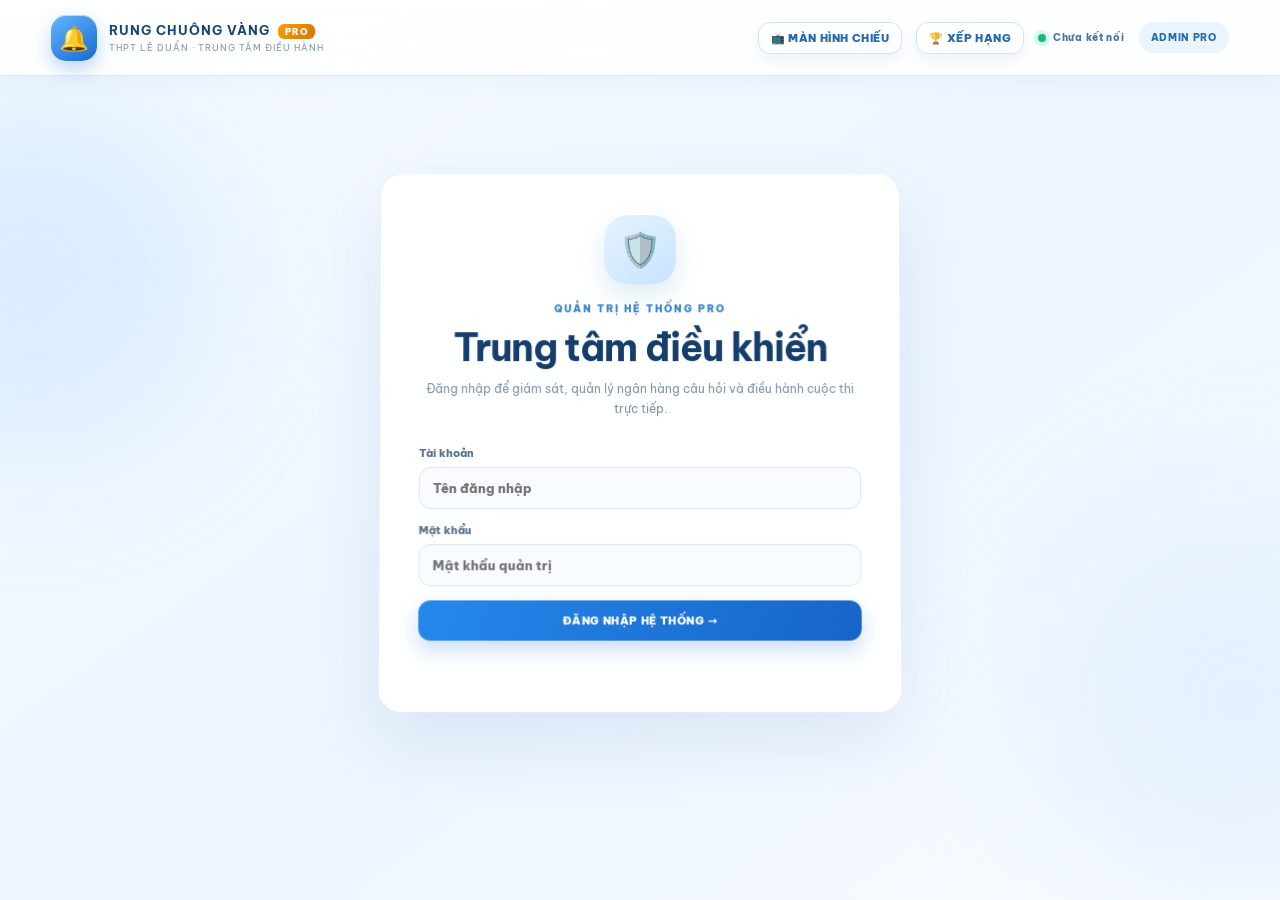
==== commit 9b8658ad: "Add files via upload" ====
--- a/admin.html
+++ b/admin.html
@@ -1,14 +1,240 @@
 <!doctype html>
-<html lang="vi"><head><meta charset="utf-8"><meta name="viewport" content="width=device-width,initial-scale=1"><meta name="theme-color" content="#eef6ff"><title>Admin | Rung Chuông Vàng</title><link rel="stylesheet" href="style.css"></head>
-<body class="admin-body"><div class="admin-glow glow-a"></div><div class="admin-glow glow-b"></div>
-<header class="admin-top"><a class="brand" href="index.html"><span class="brand-logo">🔔</span><span><b>RUNG CHUÔNG VÀNG</b><small>THPT LÊ DUẨN · TRUNG TÂM ĐIỀU HÀNH</small></span></a><div class="top-right"><span id="connection" class="connection"><i></i> Chưa kết nối</span><span class="admin-chip">ADMIN CONSOLE</span></div></header>
-<main class="admin-wrap">
-<section id="loginPanel" class="login-panel surface"><div class="login-emblem">🛡️</div><p class="kicker">QUẢN TRỊ HỆ THỐNG</p><h1>Trung tâm điều khiển</h1><p class="sub">Đăng nhập để giám sát và điều hành cuộc thi trực tiếp.</p><div class="login-grid"><label>Tài khoản<input id="adminUser" autocomplete="username" placeholder="Tên đăng nhập"></label><label>Mật khẩu<input id="adminPass" type="password" autocomplete="current-password" placeholder="Mật khẩu quản trị"></label><button class="action-btn primary-btn wide" id="loginAdmin">ĐĂNG NHẬP HỆ THỐNG <span>→</span></button></div><div id="adminMsg" class="notice" role="status"></div></section>
-<div id="controls" class="hidden">
-<section class="welcome-row"><div><p class="kicker">LIVE CONTROL ROOM</p><h1>Bảng điều hành cuộc thi</h1><p class="sub">Theo dõi thí sinh, câu hỏi, đáp án và mọi sự kiện trong thời gian thực.</p></div><div class="live-pill"><i></i><span id="statusText">ĐANG CHỜ</span></div></section>
-<section class="metric-grid"><article class="metric-card"><span class="metric-icon blue">👥</span><div><small>TỔNG ĐĂNG KÝ</small><strong id="mTotal">0</strong></div></article><article class="metric-card"><span class="metric-icon green">✓</span><div><small>ĐANG THI</small><strong id="mActive">0</strong></div></article><article class="metric-card"><span class="metric-icon amber">⌛</span><div><small>CHỜ DUYỆT</small><strong id="mPending">0</strong></div></article><article class="metric-card"><span class="metric-icon red">✕</span><div><small>ĐÃ BỊ LOẠI</small><strong id="mEliminated">0</strong></div></article></section>
-<section class="control-grid"><article class="panel control-panel"><div class="panel-head"><div><p class="kicker">GAME MASTER</p><h2>Điều khiển cuộc thi</h2></div><span class="panel-icon">🎮</span></div><div class="main-actions"><button id="start" class="action-btn primary-btn">▶ BẮT ĐẦU THI</button><button id="pause" class="action-btn soft-btn">Ⅱ TẠM DỪNG</button><button id="resume" class="action-btn soft-btn">▶ TIẾP TỤC</button><button id="next" class="action-btn soft-btn">⏭ CÂU TIẾP THEO</button><button id="finish" class="action-btn danger-btn">■ KẾT THÚC</button></div><div class="settings-grid"><label>Số câu thi<input id="totalQ" type="number" min="1" max="100" value="20"></label><label>Thời gian / câu (giây)<input id="seconds" type="number" min="5" max="120" value="10"></label><label>Quy mô thư viện câu hỏi<input id="pool" type="number" min="1" max="100" value="100"></label><button id="saveSettings" class="action-btn outline-btn">LƯU CẤU HÌNH</button></div><p class="hint">Chỉ thí sinh đã được duyệt mới được đưa vào lượt thi. Có thể duyệt thêm trong khi cuộc thi đang diễn ra.</p></article>
-<article class="panel current-panel"><div class="panel-head"><div><p class="kicker">ON AIR</p><h2>Câu hỏi đang thi</h2></div><span class="question-badge" id="questionBadge">CÂU 0</span></div><div class="question-preview"><div class="question-meta"><span id="qProgress">Chưa bắt đầu</span><strong id="qTimer">--</strong></div><h3 id="currentQuestion">Câu hỏi sẽ hiển thị tại đây khi MC bắt đầu.</h3><div id="currentOptions" class="admin-options"><div>A · —</div><div>B · —</div><div>C · —</div><div>D · —</div></div><div class="answer-key">ĐÁP ÁN ĐÚNG <b id="correctAnswer">—</b><span id="answeredCount">0 lượt trả lời</span></div></div></article></section>
-<section class="panel roster-panel"><div class="panel-head roster-heading"><div><p class="kicker">THÍ SINH TRỰC TIẾP</p><h2>Quản lý và duyệt thí sinh</h2><p class="sub">Duyệt bất cứ lúc nào; loại hoặc khôi phục thí sinh bằng thao tác quản trị.</p></div><button id="refreshNow" class="action-btn outline-btn">↻ CẬP NHẬT</button></div><div class="roster-tools"><input id="studentSearch" placeholder="Tìm theo họ tên, lớp hoặc mã thí sinh..."><div id="filterTabs" class="filter-tabs"><button class="active" data-filter="ALL">Tất cả <b id="fAll">0</b></button><button data-filter="READY">Chờ duyệt <b id="fReady">0</b></button><button data-filter="APPROVED">Đã duyệt <b id="fApproved">0</b></button><button data-filter="ACTIVE">Đang thi <b id="fActive">0</b></button><button data-filter="ELIMINATED">Bị loại <b id="fElim">0</b></button></div></div><div class="table-wrap"><table class="roster-table"><thead><tr><th>THÍ SINH</th><th>MÃ / THỜI ĐIỂM</th><th>TRẠNG THÁI</th><th>LÝ DO / SỰ KIỆN</th><th>THAO TÁC</th></tr></thead><tbody id="studentRows"><tr><td colspan="5" class="empty-row">Đang tải dữ liệu...</td></tr></tbody></table></div><div class="table-foot"><span id="rosterCount">0 thí sinh</span><span>Cập nhật tự động mỗi 3 giây</span></div></section>
-<section class="panel event-panel"><div class="panel-head"><div><p class="kicker">ACTIVITY STREAM</p><h2>Nhật ký trả lời và sự kiện</h2></div><span class="event-live">● LIVE</span></div><div class="table-wrap"><table class="event-table"><thead><tr><th>THỜI GIAN</th><th>MÃ THÍ SINH</th><th>SỰ KIỆN</th><th>CHI TIẾT</th><th>TRẠNG THÁI</th></tr></thead><tbody id="eventRows"><tr><td colspan="5" class="empty-row">Chưa có sự kiện.</td></tr></tbody></table></div></section>
-</div></main><div id="toast" class="admin-toast"></div><script src="config.js"></script><script src="admin.js"></script></body></html>+<html lang="vi">
+<head>
+  <meta charset="utf-8">
+  <meta name="viewport" content="width=device-width,initial-scale=1">
+  <meta name="theme-color" content="#eef6ff">
+  <title>Admin Pro | Rung Chuông Vàng</title>
+  <link rel="stylesheet" href="style.css">
+</head>
+<body class="admin-body">
+  <div class="admin-glow glow-a"></div>
+  <div class="admin-glow glow-b"></div>
+  <header class="admin-top">
+    <a class="brand" href="index.html">
+      <span class="brand-logo">🔔</span>
+      <span><b>RUNG CHUÔNG VÀNG <span class="pro-tag">PRO</span></b><small>THPT LÊ DUẨN · TRUNG TÂM ĐIỀU HÀNH</small></span>
+    </a>
+    <div class="top-right">
+      <a href="screen.html" target="_blank" class="action-btn outline-btn" style="padding:8px 12px;text-decoration:none">📺 MÀN HÌNH CHIẾU</a>
+      <a href="results.html" target="_blank" class="action-btn outline-btn" style="padding:8px 12px;text-decoration:none">🏆 XẾP HẠNG</a>
+      <span id="connection" class="connection"><i></i> Chưa kết nối</span>
+      <span class="admin-chip">ADMIN PRO</span>
+    </div>
+  </header>
+
+  <main class="admin-wrap">
+    <section id="loginPanel" class="login-panel surface">
+      <div class="login-emblem">🛡️</div>
+      <p class="kicker">QUẢN TRỊ HỆ THỐNG PRO</p>
+      <h1>Trung tâm điều khiển</h1>
+      <p class="sub">Đăng nhập để giám sát, quản lý ngân hàng câu hỏi và điều hành cuộc thi trực tiếp.</p>
+      <div class="login-grid">
+        <label>Tài khoản<input id="adminUser" autocomplete="username" placeholder="Tên đăng nhập"></label>
+        <label>Mật khẩu<input id="adminPass" type="password" autocomplete="current-password" placeholder="Mật khẩu quản trị"></label>
+        <button class="action-btn primary-btn wide" id="loginAdmin">ĐĂNG NHẬP HỆ THỐNG <span>→</span></button>
+      </div>
+      <div id="adminMsg" class="notice" role="status"></div>
+    </section>
+
+    <div id="controls" class="hidden">
+      <section class="welcome-row">
+        <div>
+          <p class="kicker">LIVE CONTROL ROOM PRO</p>
+          <h1>Bảng điều hành cuộc thi</h1>
+          <p class="sub">Duyệt thí sinh đồng loạt, cứu trợ, quản lý ngân hàng câu hỏi và theo dõi thời gian thực.</p>
+        </div>
+        <div style="display:flex;gap:10px;align-items:center">
+          <button id="btnOpenQBank" class="action-btn outline-btn">📚 NGÂN HÀNG CÂU HỎI</button>
+          <div class="live-pill"><i></i><span id="statusText">ĐANG CHỜ</span></div>
+        </div>
+      </section>
+
+      <section class="metric-grid">
+        <article class="metric-card"><span class="metric-icon blue">👥</span><div><small>TỔNG ĐĂNG KÝ</small><strong id="mTotal">0</strong></div></article>
+        <article class="metric-card"><span class="metric-icon green">✓</span><div><small>ĐANG THI / ĐÃ DUYỆT</small><strong id="mActive">0</strong></div></article>
+        <article class="metric-card"><span class="metric-icon amber">⌛</span><div><small>CHỜ DUYỆT</small><strong id="mPending">0</strong></div></article>
+        <article class="metric-card"><span class="metric-icon red">✕</span><div><small>ĐÃ BỊ LOẠI</small><strong id="mEliminated">0</strong></div></article>
+      </section>
+
+      <section class="control-grid">
+        <article class="panel control-panel">
+          <div class="panel-head">
+            <div><p class="kicker">GAME MASTER</p><h2>Điều khiển cuộc thi</h2></div>
+            <span class="panel-icon">🎮</span>
+          </div>
+          <div class="main-actions">
+            <button id="start" class="action-btn primary-btn">▶ BẮT ĐẦU THI</button>
+            <button id="next" class="action-btn soft-btn">⏭ CÂU TIẾP THEO</button>
+            <button id="pause" class="action-btn soft-btn">Ⅱ TẠM DỪNG</button>
+            <button id="resume" class="action-btn soft-btn">▶ TIẾP TỤC</button>
+            <button id="finish" class="action-btn danger-btn">■ KẾT THÚC</button>
+            <button id="resetGame" class="action-btn outline-btn" style="border-color:#f3b5be;color:#c93b52">↺ TẠO PHIÊN MỚI (RESET)</button>
+          </div>
+          <div class="settings-grid">
+            <label>Số câu thi<input id="totalQ" type="number" min="1" max="100" value="20"></label>
+            <label>Thời gian / câu (s)<input id="seconds" type="number" min="5" max="120" value="10"></label>
+            <label>Thư viện lọc<input id="pool" type="number" min="1" max="500" value="100"></label>
+            <button id="saveSettings" class="action-btn outline-btn">LƯU CẤU HÌNH</button>
+          </div>
+          <p class="hint">Mẹo: Bấm "Duyệt tất cả" bên dưới để đưa toàn bộ thí sinh chờ duyệt vào thi nhanh chóng trước khi bấm Bắt đầu.</p>
+        </article>
+
+        <article class="panel current-panel">
+          <div class="panel-head">
+            <div><p class="kicker">ON AIR</p><h2>Câu hỏi đang thi</h2></div>
+            <span class="question-badge" id="questionBadge">CÂU 0</span>
+          </div>
+          <div class="question-preview">
+            <div class="question-meta"><span id="qProgress">Chưa bắt đầu</span><strong id="qTimer">--</strong></div>
+            <h3 id="currentQuestion">Câu hỏi sẽ hiển thị tại đây khi MC bắt đầu.</h3>
+            <div id="currentOptions" class="admin-options">
+              <div>A · —</div><div>B · —</div><div>C · —</div><div>D · —</div>
+            </div>
+            <div class="answer-key">ĐÁP ÁN ĐÚNG <b id="correctAnswer">—</b><span id="answeredCount">0 lượt trả lời</span></div>
+          </div>
+        </article>
+      </section>
+
+      <!-- QUẢN LÝ THÍ SINH VỚI TÍNH NĂNG DUYỆT ĐỒNG LOẠT & CỨU TRỢ -->
+      <section class="panel roster-panel">
+        <div class="panel-head roster-heading">
+          <div>
+            <p class="kicker">THÍ SINH TRỰC TIẾP</p>
+            <h2>Quản lý, Duyệt đồng loạt & Cứu trợ</h2>
+            <p class="sub">Hỗ trợ duyệt nhanh tất cả thí sinh đang chờ hoặc kích hoạt cứu trợ khôi phục toàn bộ thí sinh bị loại.</p>
+          </div>
+          <div class="bulk-actions" style="display:flex;gap:8px;flex-wrap:wrap">
+            <button id="btnApproveAll" class="action-btn primary-btn" style="background:linear-gradient(110deg,#10b981,#059669)">✓ DUYỆT TẤT CẢ (<span id="btnApproveAllCount">0</span>)</button>
+            <button id="btnRescueAll" class="action-btn soft-btn" style="color:#b45309;background:#fffbeb;border-color:#fde68a">🛟 CỨU TRỢ TẤT CẢ (<span id="btnRescueAllCount">0</span>)</button>
+            <button id="btnExportCsv" class="action-btn outline-btn">📥 XUẤT EXCEL/CSV</button>
+            <button id="refreshNow" class="action-btn outline-btn">↻ LÀM MỚI</button>
+          </div>
+        </div>
+
+        <div class="roster-tools">
+          <input id="studentSearch" placeholder="Tìm theo họ tên, lớp hoặc mã thí sinh...">
+          <div id="filterTabs" class="filter-tabs">
+            <button class="active" data-filter="ALL">Tất cả <b id="fAll">0</b></button>
+            <button data-filter="READY">Chờ duyệt <b id="fReady">0</b></button>
+            <button data-filter="APPROVED">Đã duyệt <b id="fApproved">0</b></button>
+            <button data-filter="ACTIVE">Đang thi <b id="fActive">0</b></button>
+            <button data-filter="ELIMINATED">Bị loại <b id="fElim">0</b></button>
+          </div>
+        </div>
+
+        <div class="table-wrap">
+          <table class="roster-table">
+            <thead>
+              <tr>
+                <th>THÍ SINH</th>
+                <th>MÃ / THỜI ĐIỂM</th>
+                <th>TRẠNG THÁI</th>
+                <th>LÝ DO / SỰ KIỆN</th>
+                <th>THAO TÁC</th>
+              </tr>
+            </thead>
+            <tbody id="studentRows">
+              <tr><td colspan="5" class="empty-row">Đang tải dữ liệu...</td></tr>
+            </tbody>
+          </table>
+        </div>
+        <div class="table-foot">
+          <span id="rosterCount">0 thí sinh</span>
+          <span>Cập nhật tự động mỗi 2.5 giây</span>
+        </div>
+      </section>
+
+      <!-- NHẬT KÝ HOẠT ĐỘNG -->
+      <section class="panel event-panel">
+        <div class="panel-head">
+          <div><p class="kicker">ACTIVITY STREAM</p><h2>Nhật ký trả lời và sự kiện</h2></div>
+          <span class="event-live">● LIVE</span>
+        </div>
+        <div class="table-wrap">
+          <table class="event-table">
+            <thead>
+              <tr>
+                <th>THỜI GIAN</th>
+                <th>MÃ THÍ SINH</th>
+                <th>SỰ KIỆN</th>
+                <th>CHI TIẾT</th>
+                <th>TRẠNG THÁI</th>
+              </tr>
+            </thead>
+            <tbody id="eventRows">
+              <tr><td colspan="5" class="empty-row">Chưa có sự kiện.</td></tr>
+            </tbody>
+          </table>
+        </div>
+      </section>
+    </div>
+  </main>
+
+  <!-- MODAL NGÂN HÀNG CÂU HỎI PRO -->
+  <div id="qBankModal" class="modal-backdrop hidden">
+    <div class="modal-box surface">
+      <div class="panel-head">
+        <div><p class="kicker">QUESTION BANK MANAGER</p><h2>Quản lý Ngân hàng câu hỏi</h2></div>
+        <button id="btnCloseQBank" class="action-btn outline-btn">✕ ĐÓNG</button>
+      </div>
+      
+      <form id="qForm" class="q-form">
+        <input type="hidden" id="qId">
+        <div class="q-form-row">
+          <label style="flex:3">Nội dung câu hỏi<input id="qText" required placeholder="Nhập nội dung câu hỏi..."></label>
+          <label style="flex:1">Đáp án đúng
+            <select id="qCorrect">
+              <option value="A">Đáp án A</option>
+              <option value="B">Đáp án B</option>
+              <option value="C">Đáp án C</option>
+              <option value="D">Đáp án D</option>
+            </select>
+          </label>
+        </div>
+        <div class="q-form-grid">
+          <label>Đáp án A<input id="qA" required placeholder="Phương án A"></label>
+          <label>Đáp án B<input id="qB" required placeholder="Phương án B"></label>
+          <label>Đáp án C<input id="qC" required placeholder="Phương án C"></label>
+          <label>Đáp án D<input id="qD" required placeholder="Phương án D"></label>
+        </div>
+        <div class="q-form-row" style="align-items:flex-end">
+          <label>Chủ đề<input id="qTopic" placeholder="VD: Lịch sử, Tin học..."></label>
+          <label>Độ khó<input id="qDiff" placeholder="VD: Dễ, Trung bình, Khó"></label>
+          <label>Trạng thái
+            <select id="qActive">
+              <option value="true">Sử dụng (Hoạt động)</option>
+              <option value="false">Tạm ẩn</option>
+            </select>
+          </label>
+          <div style="display:flex;gap:8px">
+            <button type="submit" class="action-btn primary-btn">💾 LƯU CÂU HỎI</button>
+            <button type="button" id="btnResetQForm" class="action-btn soft-btn">MỚI</button>
+          </div>
+        </div>
+      </form>
+
+      <div class="table-wrap" style="max-height:340px;margin-top:16px">
+        <table class="roster-table">
+          <thead>
+            <tr>
+              <th>MÃ</th>
+              <th>NỘI DUNG CÂU HỎI</th>
+              <th>ĐÁP ÁN</th>
+              <th>CHỦ ĐỀ / ĐỘ KHÓ</th>
+              <th>THAO TÁC</th>
+            </tr>
+          </thead>
+          <tbody id="qBankRows">
+            <tr><td colspan="5" class="empty-row">Đang tải ngân hàng câu hỏi...</td></tr>
+          </tbody>
+        </table>
+      </div>
+    </div>
+  </div>
+
+  <div id="toast" class="admin-toast"></div>
+  <script src="config.js"></script>
+  <script src="admin.js"></script>
+</body>
+</html>
--- a/style.css
+++ b/style.css
@@ -4,3 +4,35 @@
 /* Admin command center */
 .admin-body{background:linear-gradient(145deg,#f6faff 0%,#edf5ff 55%,#f9fcff 100%);color:var(--ink)}.admin-glow{position:fixed;border-radius:50%;filter:blur(70px);opacity:.42;pointer-events:none;z-index:0}.glow-a{width:360px;height:360px;background:#b8ddff;top:90px;left:-150px}.glow-b{width:400px;height:400px;background:#d3e4ff;right:-160px;bottom:0}.admin-top{height:76px;padding:0 clamp(16px,4vw,52px);display:flex;align-items:center;justify-content:space-between;gap:20px;background:#ffffffdc;border-bottom:1px solid #dce9f8;backdrop-filter:blur(18px);position:sticky;top:0;z-index:5;box-shadow:0 6px 22px #1d57910b}.brand{display:flex;align-items:center;gap:12px;text-decoration:none;color:inherit}.brand-logo{width:46px;height:46px;display:grid;place-items:center;border-radius:15px;background:linear-gradient(145deg,#65b6ff,#1769d2);font-size:24px;box-shadow:0 8px 18px #1769d244,inset 0 1px #fff9}.brand b{display:block;font-size:13px;letter-spacing:1px;color:#174574}.brand small{display:block;font-size:9px;letter-spacing:1px;color:#8095ae;margin-top:3px}.top-right{display:flex;align-items:center;gap:14px}.connection,.admin-chip,.live-pill,.event-live{font-size:10px;font-weight:800;letter-spacing:.7px;color:#47739f}.connection{display:flex;align-items:center;gap:7px}.connection i,.live-pill i{width:8px;height:8px;background:#16b981;border-radius:50%;box-shadow:0 0 0 4px #d8f7eb}.connection.offline i{background:#e45a6d;box-shadow:0 0 0 4px #ffe1e6}.admin-chip{padding:9px 12px;border-radius:999px;background:#eaf4ff;color:#246ab0}.admin-wrap{width:min(1440px,100%);margin:0 auto;padding:34px clamp(14px,3vw,38px) 70px;position:relative;z-index:1}.surface,.panel,.metric-card{background:#ffffffed;border:1px solid #fff;border-radius:22px;box-shadow:var(--shadow),inset 0 1px #fff;backdrop-filter:blur(16px)}.login-panel{width:min(520px,100%);margin:7vh auto;padding:38px;text-align:center;transform:perspective(1000px) rotateX(1deg);box-shadow:0 30px 70px #2a68a51c,inset 0 1px #fff}.login-emblem{width:72px;height:72px;margin:0 auto 18px;display:grid;place-items:center;border-radius:24px;background:linear-gradient(145deg,#e5f3ff,#c8e4ff);font-size:34px;box-shadow:0 12px 24px #347fbd24,inset 0 2px #fff}.kicker{font-size:10px;letter-spacing:2px;font-weight:900;color:#3985cc;margin:0 0 8px}.login-panel h1,.welcome-row h1{font-size:clamp(26px,4vw,38px);letter-spacing:-1.2px;margin:0;color:#153e6d}.sub{color:#8093aa;font-size:12px;line-height:1.7;margin:8px 0 0}.login-grid{display:grid;gap:14px;text-align:left;margin-top:26px}.admin-body label{display:grid;gap:7px;font-size:11px;font-weight:800;color:#58718e}.admin-body input{width:100%;padding:12px 13px;border-radius:12px;border:1px solid #d7e5f5;background:#f8fbff;color:#183b61;outline:0;font-size:13px}.notice{font-size:12px;color:#d94b62;margin-top:14px;min-height:18px}.wide{width:100%}.welcome-row{display:flex;justify-content:space-between;align-items:end;gap:20px;margin:5px 0 22px}.live-pill{display:flex;align-items:center;gap:9px;padding:11px 14px;border-radius:999px;background:#fff;border:1px solid #dceafa;box-shadow:0 7px 18px #2867a00c}.metric-grid{display:grid;grid-template-columns:repeat(4,1fr);gap:14px;margin-bottom:18px}.metric-card{padding:18px;display:flex;align-items:center;gap:14px;transition:.25s;transform:perspective(800px) translateZ(0)}.metric-card:hover{transform:perspective(800px) translateY(-4px) rotateX(2deg);box-shadow:0 20px 35px #2867a01c}.metric-icon{width:44px;height:44px;border-radius:15px;display:grid;place-items:center;font-size:20px;font-weight:900;box-shadow:inset 0 1px #fff}.metric-icon.blue{background:#e4f2ff;color:#287bd0}.metric-icon.green{background:#e2f8ef;color:#11966c}.metric-icon.amber{background:#fff3d9;color:#c78a1e}.metric-icon.red{background:#ffe8ec;color:#d84e65}.metric-card small{display:block;font-size:9px;font-weight:900;letter-spacing:1px;color:#8ba0b7}.metric-card strong{display:block;font-size:27px;line-height:1.3;color:#1a4777}.control-grid{display:grid;grid-template-columns:1.05fr .95fr;gap:16px;margin-bottom:18px}.panel{padding:22px;min-width:0}.panel-head{display:flex;align-items:center;justify-content:space-between;gap:15px;margin-bottom:17px}.panel-head h2{margin:0;font-size:18px;letter-spacing:-.3px;color:#194574}.panel-icon{font-size:23px;width:42px;height:42px;display:grid;place-items:center;background:#edf6ff;border-radius:14px}.main-actions{display:grid;grid-template-columns:1fr 1fr;gap:10px}.action-btn{border:0;border-radius:12px;padding:13px 14px;font-size:11px;font-weight:900;letter-spacing:.4px;transition:.2s;box-shadow:0 6px 13px #2b659c12}.primary-btn{color:#fff;background:linear-gradient(110deg,#2688ec,#1764c7);box-shadow:0 9px 20px #1769d23a}.soft-btn{color:#2366a6;background:linear-gradient(145deg,#f2f8ff,#e5f1ff);border:1px solid #d8e9fa}.danger-btn{color:#fff;background:linear-gradient(110deg,#ef7180,#d84a62)}.outline-btn{color:#246bad;background:#fff;border:1px solid #cfe2f7}.settings-grid{display:grid;grid-template-columns:repeat(3,1fr) auto;gap:9px;align-items:end;margin-top:20px;padding-top:18px;border-top:1px solid #edf2f8}.settings-grid input{padding:10px}.settings-grid .action-btn{height:39px;white-space:nowrap}.hint{font-size:10px;color:#8ba0b7;line-height:1.6;margin:14px 0 0}.question-preview{padding:18px;border-radius:17px;background:linear-gradient(145deg,#f5faff,#eaf4ff);border:1px solid #e1effc;box-shadow:inset 0 1px #fff}.question-meta{display:flex;justify-content:space-between;align-items:center;color:#7e95ad;font-size:10px;font-weight:800;letter-spacing:1px}.question-meta strong{font-size:23px;color:#1769d2}.question-preview h3{font-size:17px;line-height:1.55;color:#174574;margin:12px 0 15px;min-height:52px}.admin-options{display:grid;grid-template-columns:1fr 1fr;gap:8px}.admin-options div{padding:10px;border-radius:10px;background:#fff;border:1px solid #dceafa;color:#57728e;font-size:11px;line-height:1.4}.admin-options div b{color:#1769d2;margin-right:7px}.admin-options div.is-correct{background:#e3f8ef;border-color:#80d9b2;color:#087a56}.answer-key{display:flex;align-items:center;gap:9px;margin-top:14px;padding-top:12px;border-top:1px solid #dbe9f7;color:#8094aa;font-size:9px;font-weight:900;letter-spacing:.7px}.answer-key b{display:grid;place-items:center;width:26px;height:26px;border-radius:8px;background:#d9f7e9;color:#07835a;font-size:14px}.answer-key span{margin-left:auto;font-size:10px;letter-spacing:0;font-weight:700}.roster-panel,.event-panel{margin-bottom:18px}.roster-heading{align-items:flex-start}.roster-heading .sub{max-width:520px}.roster-tools{display:flex;flex-wrap:wrap;justify-content:space-between;gap:12px;align-items:center;margin-bottom:14px}.roster-tools>input{max-width:320px}.filter-tabs{display:flex;gap:5px;flex-wrap:wrap}.filter-tabs button{border:1px solid #e0eaf6;background:#f8fbff;color:#6c829b;border-radius:9px;padding:8px 10px;font-size:10px;font-weight:800}.filter-tabs button b{margin-left:4px;color:#286daf}.filter-tabs button.active{background:#e5f2ff;border-color:#b8d8f7;color:#1769c3}.table-wrap{width:100%;overflow:auto;border:1px solid #e8eff7;border-radius:13px}.roster-table,.event-table{width:100%;border-collapse:collapse;min-width:780px;text-align:left}.roster-table th,.event-table th{background:#f4f8fd;color:#8ba0b6;font-size:9px;letter-spacing:.8px;padding:12px 14px;white-space:nowrap}.roster-table td,.event-table td{padding:12px 14px;border-top:1px solid #edf2f8;font-size:11px;color:#526d89}.roster-table td b,.event-table td b{display:block;color:#244d76;font-size:12px}.roster-table td small,.event-table td small{display:block;color:#9aabbd;font-size:9px;margin-top:4px}.roster-table code{font-size:10px;color:#4779aa}.status-tag{display:inline-block;padding:6px 9px;border-radius:999px;font-size:9px;font-weight:900;white-space:nowrap}.status-tag.ready{background:#fff3d9;color:#a66d0b}.status-tag.approved{background:#e8f2ff;color:#286cb3}.status-tag.active{background:#ddf8ed;color:#07825c}.status-tag.eliminated{background:#ffe8ec;color:#cf4058}.reason-cell{max-width:180px}.row-actions{display:flex;gap:6px;white-space:nowrap}.mini-btn{border:0;border-radius:8px;padding:7px 9px;font-size:9px;font-weight:900}.mini-btn.approve,.mini-btn.restore{background:#e0f7ec;color:#07845b}.mini-btn.reject{background:#ffe9ed;color:#cf4058}.table-foot{display:flex;justify-content:space-between;color:#9aabbd;font-size:9px;margin-top:10px}.empty-row{text-align:center!important;color:#9aabbd!important;padding:25px!important}.event-live{color:#0caa77}.event-result{font-size:9px;font-weight:900;padding:5px 8px;border-radius:7px}.event-result.good{color:#07845b;background:#e0f7ec}.event-result.bad{color:#d34b60;background:#ffe8ec}.admin-toast{position:fixed;bottom:24px;left:50%;z-index:20;transform:translate(-50%,18px);opacity:0;pointer-events:none;padding:12px 18px;border-radius:12px;background:#164a7b;color:#fff;box-shadow:0 15px 35px #1b4b782e;font-size:12px;font-weight:700;transition:.25s}.admin-toast.show{opacity:1;transform:translate(-50%,0)}.admin-toast.bad{background:#bd3f56}
 @media(max-width:950px){.control-grid{grid-template-columns:1fr}.settings-grid{grid-template-columns:repeat(2,1fr)}.metric-grid{grid-template-columns:repeat(2,1fr)}}@media(max-width:600px){.admin-top{height:66px}.brand small{font-size:8px}.admin-chip{display:none}.admin-wrap{padding-top:22px}.welcome-row{align-items:flex-start;flex-direction:column}.metric-grid{gap:9px}.metric-card{padding:13px;gap:9px}.metric-icon{width:38px;height:38px}.metric-card strong{font-size:23px}.panel{padding:15px;border-radius:17px}.panel-head h2{font-size:16px}.main-actions{grid-template-columns:1fr 1fr}.settings-grid{grid-template-columns:1fr 1fr}.settings-grid .action-btn{grid-column:span 2}.roster-heading{flex-direction:column}.roster-tools>input{max-width:none}.filter-tabs{width:100%}.filter-tabs button{flex:1}.login-panel{padding:26px 20px}.options{grid-template-columns:1fr}.player-bar{gap:10px}.admin-options{grid-template-columns:1fr 1fr}}
+
+
+/* Pro Edition Enhancements */
+.pro-tag{display:inline-block;padding:2px 7px;border-radius:6px;background:linear-gradient(120deg,#f59e0b,#d97706);color:#fff;font-size:9px;font-weight:900;letter-spacing:1px;vertical-align:middle;margin-left:4px}
+.head-actions{margin-left:auto;display:flex;align-items:center;gap:12px}
+.head-actions .net{margin-left:0}
+.icon-pill{border:1px solid #d5e6f8;background:#f4f9ff;color:#1769d2;border-radius:999px;padding:6px 12px;font-size:12px;font-weight:800;cursor:pointer;transition:.2s}
+.icon-pill:hover{background:#e3f0ff}
+.modal-backdrop{position:fixed;inset:0;z-index:50;background:rgba(15,35,62,.55);backdrop-filter:blur(6px);display:flex;align-items:center;justify-content:center;padding:16px}
+.modal-box{width:min(1020px,100%);max-height:92vh;overflow-y:auto;padding:26px;border-radius:24px;background:#fff}
+.q-form{display:grid;gap:12px;background:#f5faff;padding:16px;border-radius:16px;border:1px solid #dceafa}
+.q-form-row{display:flex;gap:12px;flex-wrap:wrap}
+.q-form-grid{display:grid;grid-template-columns:1fr 1fr;gap:10px}
+.q-form select{width:100%;padding:11px 12px;border-radius:12px;border:1px solid #d7e5f5;background:#fff;color:#183b61;font:inherit;font-size:13px}
+.stage-timer-wrap{display:flex;justify-content:center;margin:10px 0}
+.stage-timer{min-width:130px;height:130px;padding:0 24px;border-radius:36px;display:grid;place-items:center;font-size:clamp(56px,10vw,96px);font-weight:900;color:#1769d2;background:linear-gradient(145deg,#ffffff,#e6f2ff);border:4px solid #8ac2ff;box-shadow:0 16px 36px rgba(23,105,210,.18)}
+.stage-timer.urgent{color:#e34f68;border-color:#ff8b9c;background:#fff0f3;animation:pulse .5s infinite alternate}
+.stage-options{gap:18px;margin-top:10px}
+.stage-opt-card{display:flex;align-items:center;gap:18px;padding:20px 24px;border-radius:20px;background:linear-gradient(135deg,#ffffff,#f0f7ff);border:2px solid #d4e6fa;text-align:left;box-shadow:0 10px 24px rgba(25,75,135,.08)}
+.stage-opt-card b{flex:0 0 50px;height:50px;border-radius:14px;background:linear-gradient(145deg,#2688ec,#1764c7);color:#fff;display:grid;place-items:center;font-size:22px}
+.stage-opt-card span{font-size:clamp(18px,2.4vw,26px);font-weight:700;color:#163d6b}
+.stage-footer{margin-top:28px;padding-top:16px;border-top:1px solid #dceafa}
+.stage-stats-bar{display:flex;justify-content:center;gap:24px;flex-wrap:wrap;font-size:15px;color:#4a6b8c}
+.stage-stats-bar b{color:#143d70;font-size:17px}
+.podium-grid{display:grid;grid-template-columns:repeat(3,1fr);gap:14px;margin-top:12px}
+.podium-card{padding:18px;border-radius:18px;background:linear-gradient(145deg,#f8fbff,#eaf4ff);border:1px solid #d4e6fa;text-align:center}
+.podium-card.rank-1{background:linear-gradient(145deg,#fffbeb,#fef3c7);border-color:#fcd34d}
+.podium-card .medal{display:inline-block;font-size:11px;font-weight:900;letter-spacing:1px;color:#b45309;margin-bottom:6px}
+.podium-card h3{margin:4px 0;font-size:17px;color:#143d70}
+.podium-card p{margin:0 0 8px;font-size:12px;color:#6d819b}
+.podium-card strong{font-size:15px;color:#0d9b70}
+@media(max-width:720px){.podium-grid,.q-form-grid{grid-template-columns:1fr}}
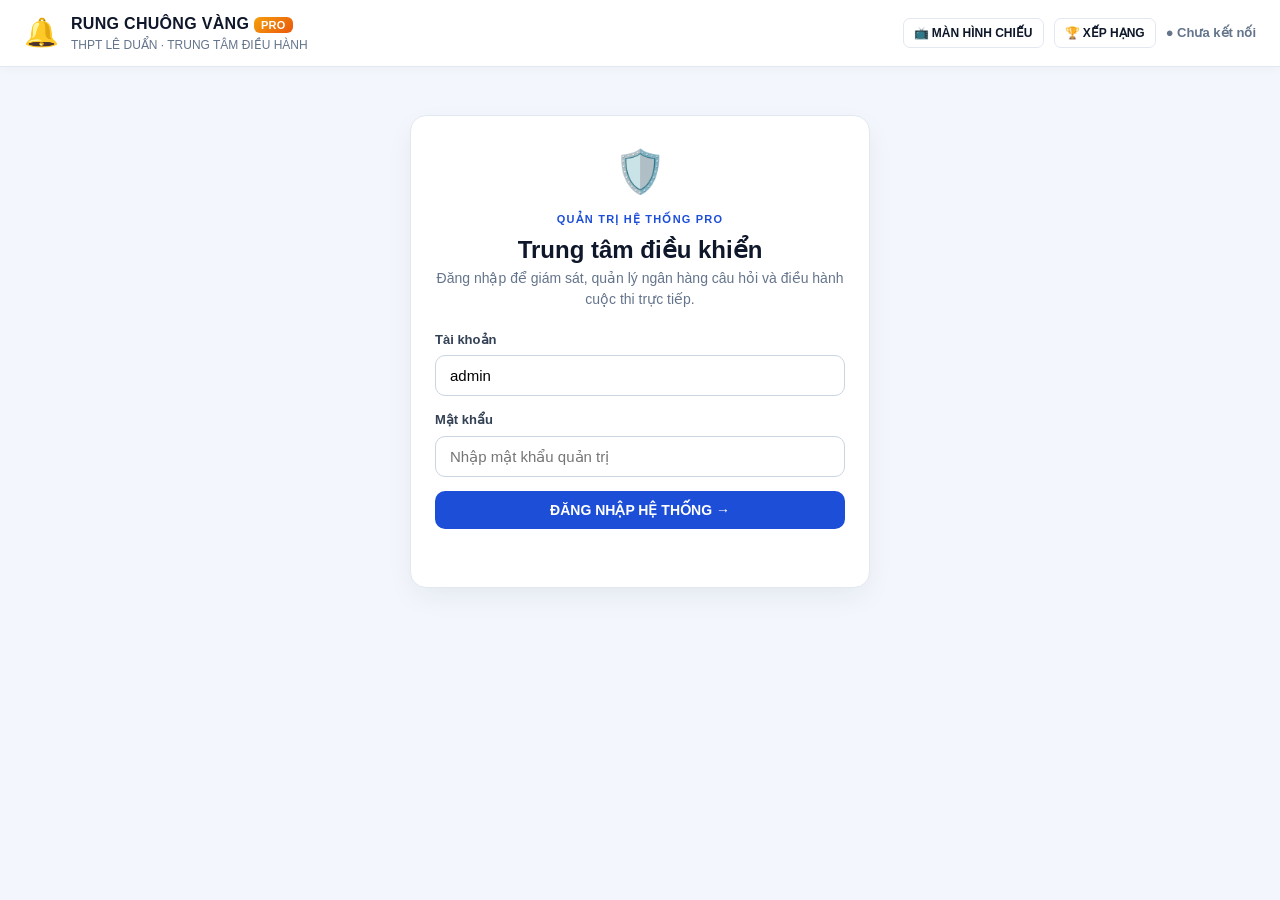
==== commit b12b055a: "Add files via upload" ====
--- a/admin.html
+++ b/admin.html
@@ -3,23 +3,20 @@
 <head>
   <meta charset="utf-8">
   <meta name="viewport" content="width=device-width,initial-scale=1">
-  <meta name="theme-color" content="#eef6ff">
   <title>Admin Pro | Rung Chuông Vàng</title>
   <link rel="stylesheet" href="style.css">
 </head>
 <body class="admin-body">
-  <div class="admin-glow glow-a"></div>
-  <div class="admin-glow glow-b"></div>
   <header class="admin-top">
     <a class="brand" href="index.html">
       <span class="brand-logo">🔔</span>
       <span><b>RUNG CHUÔNG VÀNG <span class="pro-tag">PRO</span></b><small>THPT LÊ DUẨN · TRUNG TÂM ĐIỀU HÀNH</small></span>
     </a>
     <div class="top-right">
-      <a href="screen.html" target="_blank" class="action-btn outline-btn" style="padding:8px 12px;text-decoration:none">📺 MÀN HÌNH CHIẾU</a>
-      <a href="results.html" target="_blank" class="action-btn outline-btn" style="padding:8px 12px;text-decoration:none">🏆 XẾP HẠNG</a>
-      <span id="connection" class="connection"><i></i> Chưa kết nối</span>
-      <span class="admin-chip">ADMIN PRO</span>
+      <a href="screen.html" target="_blank" class="action-btn outline-btn sm-btn" style="text-decoration:none">📺 MÀN HÌNH CHIẾU</a>
+      <a href="results.html" target="_blank" class="action-btn outline-btn sm-btn" style="text-decoration:none">🏆 XẾP HẠNG</a>
+      <span id="connection" style="font-size:13px;font-weight:700;color:#64748b">● Chưa kết nối</span>
+      <button id="logoutAdmin" class="action-btn outline-btn sm-btn hidden">Đăng xuất</button>
     </div>
   </header>
 
@@ -30,9 +27,9 @@
       <h1>Trung tâm điều khiển</h1>
       <p class="sub">Đăng nhập để giám sát, quản lý ngân hàng câu hỏi và điều hành cuộc thi trực tiếp.</p>
       <div class="login-grid">
-        <label>Tài khoản<input id="adminUser" autocomplete="username" placeholder="Tên đăng nhập"></label>
-        <label>Mật khẩu<input id="adminPass" type="password" autocomplete="current-password" placeholder="Mật khẩu quản trị"></label>
-        <button class="action-btn primary-btn wide" id="loginAdmin">ĐĂNG NHẬP HỆ THỐNG <span>→</span></button>
+        <label>Tài khoản<input id="adminUser" autocomplete="username" placeholder="Nhập admin" value="admin"></label>
+        <label>Mật khẩu<input id="adminPass" type="password" autocomplete="current-password" placeholder="Nhập mật khẩu quản trị"></label>
+        <button class="action-btn primary-btn wide" id="loginAdmin">ĐĂNG NHẬP HỆ THỐNG →</button>
       </div>
       <div id="adminMsg" class="notice" role="status"></div>
     </section>
@@ -42,11 +39,12 @@
         <div>
           <p class="kicker">LIVE CONTROL ROOM PRO</p>
           <h1>Bảng điều hành cuộc thi</h1>
-          <p class="sub">Duyệt thí sinh đồng loạt, cứu trợ, quản lý ngân hàng câu hỏi và theo dõi thời gian thực.</p>
+          <p class="sub" style="margin-bottom:0">Duyệt thí sinh đồng loạt, cứu trợ, quản lý ngân hàng câu hỏi và theo dõi thời gian thực.</p>
         </div>
-        <div style="display:flex;gap:10px;align-items:center">
+        <div style="display:flex;gap:10px;align-items:center;flex-wrap:wrap">
           <button id="btnOpenQBank" class="action-btn outline-btn">📚 NGÂN HÀNG CÂU HỎI</button>
-          <div class="live-pill"><i></i><span id="statusText">ĐANG CHỜ</span></div>
+          <button id="btnExportCsv" class="action-btn outline-btn">📥 XUẤT CSV</button>
+          <span id="statusBadge" class="badge badge-amber" style="font-size:13px;padding:8px 14px">ĐANG CHỜ</span>
         </div>
       </section>
 
@@ -58,10 +56,10 @@
       </section>
 
       <section class="control-grid">
-        <article class="panel control-panel">
+        <article class="panel">
           <div class="panel-head">
             <div><p class="kicker">GAME MASTER</p><h2>Điều khiển cuộc thi</h2></div>
-            <span class="panel-icon">🎮</span>
+            <span id="adminTimer" style="font-size:22px;font-weight:900;color:var(--primary)">0s</span>
           </div>
           <div class="main-actions">
             <button id="start" class="action-btn primary-btn">▶ BẮT ĐẦU THI</button>
@@ -69,171 +67,91 @@
             <button id="pause" class="action-btn soft-btn">Ⅱ TẠM DỪNG</button>
             <button id="resume" class="action-btn soft-btn">▶ TIẾP TỤC</button>
             <button id="finish" class="action-btn danger-btn">■ KẾT THÚC</button>
-            <button id="resetGame" class="action-btn outline-btn" style="border-color:#f3b5be;color:#c93b52">↺ TẠO PHIÊN MỚI (RESET)</button>
+            <button id="resetGame" class="action-btn outline-btn" style="border-color:#fca5a5;color:#dc2626">↺ TẠO PHIÊN MỚI</button>
           </div>
-          <div class="settings-grid">
-            <label>Số câu thi<input id="totalQ" type="number" min="1" max="100" value="20"></label>
-            <label>Thời gian / câu (s)<input id="seconds" type="number" min="5" max="120" value="10"></label>
-            <label>Thư viện lọc<input id="pool" type="number" min="1" max="500" value="100"></label>
-            <button id="saveSettings" class="action-btn outline-btn">LƯU CẤU HÌNH</button>
+          <div id="liveQuestionBox" style="background:#f8fafc;padding:14px;border-radius:12px;border:1px solid var(--border)">
+            <small class="kicker" id="liveQMeta">CHƯA BẮT ĐẦU</small>
+            <p id="liveQText" style="font-weight:700;margin-top:4px">Bấm "Bắt đầu thi" để phát câu hỏi đầu tiên.</p>
+            <p id="liveQAns" style="font-size:13px;color:var(--success);font-weight:700;margin-top:6px"></p>
           </div>
-          <p class="hint">Mẹo: Bấm "Duyệt tất cả" bên dưới để đưa toàn bộ thí sinh chờ duyệt vào thi nhanh chóng trước khi bấm Bắt đầu.</p>
         </article>
 
-        <article class="panel current-panel">
+        <article class="panel">
           <div class="panel-head">
-            <div><p class="kicker">ON AIR</p><h2>Câu hỏi đang thi</h2></div>
-            <span class="question-badge" id="questionBadge">CÂU 0</span>
+            <div><p class="kicker">CẤU HÌNH & THAO TÁC NHANH</p><h2>Thiết lập phiên thi</h2></div>
           </div>
-          <div class="question-preview">
-            <div class="question-meta"><span id="qProgress">Chưa bắt đầu</span><strong id="qTimer">--</strong></div>
-            <h3 id="currentQuestion">Câu hỏi sẽ hiển thị tại đây khi MC bắt đầu.</h3>
-            <div id="currentOptions" class="admin-options">
-              <div>A · —</div><div>B · —</div><div>C · —</div><div>D · —</div>
-            </div>
-            <div class="answer-key">ĐÁP ÁN ĐÚNG <b id="correctAnswer">—</b><span id="answeredCount">0 lượt trả lời</span></div>
+          <div class="main-actions">
+            <button id="approveAll" class="action-btn success-btn">✓ DUYỆT TẤT CẢ THÍ SINH</button>
+            <button id="reinstateAll" class="action-btn soft-btn">💖 CỨU TRỢ TẤT CẢ</button>
           </div>
+          <div class="settings-row">
+            <label>Số câu thi<input id="cfgQuestions" type="number" min="1" max="100" value="20"></label>
+            <label>Giây / câu<input id="cfgSeconds" type="number" min="5" max="120" value="10"></label>
+            <label>Kho bốc thăm<input id="cfgPool" type="number" min="1" max="500" value="100"></label>
+          </div>
+          <button id="saveSettings" class="action-btn outline-btn wide" style="margin-top:12px">💾 LƯU CẤU HÌNH</button>
         </article>
       </section>
 
-      <!-- QUẢN LÝ THÍ SINH VỚI TÍNH NĂNG DUYỆT ĐỒNG LOẠT & CỨU TRỢ -->
-      <section class="panel roster-panel">
-        <div class="panel-head roster-heading">
-          <div>
-            <p class="kicker">THÍ SINH TRỰC TIẾP</p>
-            <h2>Quản lý, Duyệt đồng loạt & Cứu trợ</h2>
-            <p class="sub">Hỗ trợ duyệt nhanh tất cả thí sinh đang chờ hoặc kích hoạt cứu trợ khôi phục toàn bộ thí sinh bị loại.</p>
-          </div>
-          <div class="bulk-actions" style="display:flex;gap:8px;flex-wrap:wrap">
-            <button id="btnApproveAll" class="action-btn primary-btn" style="background:linear-gradient(110deg,#10b981,#059669)">✓ DUYỆT TẤT CẢ (<span id="btnApproveAllCount">0</span>)</button>
-            <button id="btnRescueAll" class="action-btn soft-btn" style="color:#b45309;background:#fffbeb;border-color:#fde68a">🛟 CỨU TRỢ TẤT CẢ (<span id="btnRescueAllCount">0</span>)</button>
-            <button id="btnExportCsv" class="action-btn outline-btn">📥 XUẤT EXCEL/CSV</button>
-            <button id="refreshNow" class="action-btn outline-btn">↻ LÀM MỚI</button>
-          </div>
-        </div>
-
-        <div class="roster-tools">
-          <input id="studentSearch" placeholder="Tìm theo họ tên, lớp hoặc mã thí sinh...">
-          <div id="filterTabs" class="filter-tabs">
-            <button class="active" data-filter="ALL">Tất cả <b id="fAll">0</b></button>
-            <button data-filter="READY">Chờ duyệt <b id="fReady">0</b></button>
-            <button data-filter="APPROVED">Đã duyệt <b id="fApproved">0</b></button>
-            <button data-filter="ACTIVE">Đang thi <b id="fActive">0</b></button>
-            <button data-filter="ELIMINATED">Bị loại <b id="fElim">0</b></button>
-          </div>
-        </div>
-
-        <div class="table-wrap">
-          <table class="roster-table">
-            <thead>
-              <tr>
-                <th>THÍ SINH</th>
-                <th>MÃ / THỜI ĐIỂM</th>
-                <th>TRẠNG THÁI</th>
-                <th>LÝ DO / SỰ KIỆN</th>
-                <th>THAO TÁC</th>
-              </tr>
-            </thead>
-            <tbody id="studentRows">
-              <tr><td colspan="5" class="empty-row">Đang tải dữ liệu...</td></tr>
-            </tbody>
-          </table>
-        </div>
-        <div class="table-foot">
-          <span id="rosterCount">0 thí sinh</span>
-          <span>Cập nhật tự động mỗi 2.5 giây</span>
-        </div>
-      </section>
-
-      <!-- NHẬT KÝ HOẠT ĐỘNG -->
-      <section class="panel event-panel">
+      <section class="panel">
         <div class="panel-head">
-          <div><p class="kicker">ACTIVITY STREAM</p><h2>Nhật ký trả lời và sự kiện</h2></div>
-          <span class="event-live">● LIVE</span>
+          <div><p class="kicker">DANH SÁCH SÀN ĐẤU</p><h2>Thí sinh tham gia</h2></div>
+          <input id="searchStudent" placeholder="Tìm tên hoặc lớp..." style="max-width:260px;margin:0">
         </div>
         <div class="table-wrap">
-          <table class="event-table">
+          <table>
             <thead>
-              <tr>
-                <th>THỜI GIAN</th>
-                <th>MÃ THÍ SINH</th>
-                <th>SỰ KIỆN</th>
-                <th>CHI TIẾT</th>
-                <th>TRẠNG THÁI</th>
-              </tr>
+              <tr><th>Mã TS</th><th>Họ và tên</th><th>Lớp</th><th>Trạng thái</th><th>Ghi chú / Lý do</th><th>Thao tác</th></tr>
             </thead>
-            <tbody id="eventRows">
-              <tr><td colspan="5" class="empty-row">Chưa có sự kiện.</td></tr>
-            </tbody>
+            <tbody id="studentRows"></tbody>
           </table>
         </div>
       </section>
     </div>
   </main>
 
-  <!-- MODAL NGÂN HÀNG CÂU HỎI PRO -->
+  <!-- Modal Ngân hàng câu hỏi -->
   <div id="qBankModal" class="modal-backdrop hidden">
-    <div class="modal-box surface">
+    <div class="modal-card">
       <div class="panel-head">
-        <div><p class="kicker">QUESTION BANK MANAGER</p><h2>Quản lý Ngân hàng câu hỏi</h2></div>
-        <button id="btnCloseQBank" class="action-btn outline-btn">✕ ĐÓNG</button>
+        <div><p class="kicker">NGÂN HÀNG CÂU HỎI PRO</p><h2>Quản lý câu hỏi trực tiếp</h2></div>
+        <button id="btnCloseQBank" class="action-btn outline-btn sm-btn">✕ Đóng</button>
       </div>
-      
-      <form id="qForm" class="q-form">
-        <input type="hidden" id="qId">
-        <div class="q-form-row">
-          <label style="flex:3">Nội dung câu hỏi<input id="qText" required placeholder="Nhập nội dung câu hỏi..."></label>
-          <label style="flex:1">Đáp án đúng
-            <select id="qCorrect">
-              <option value="A">Đáp án A</option>
-              <option value="B">Đáp án B</option>
-              <option value="C">Đáp án C</option>
-              <option value="D">Đáp án D</option>
-            </select>
-          </label>
-        </div>
-        <div class="q-form-grid">
-          <label>Đáp án A<input id="qA" required placeholder="Phương án A"></label>
-          <label>Đáp án B<input id="qB" required placeholder="Phương án B"></label>
-          <label>Đáp án C<input id="qC" required placeholder="Phương án C"></label>
-          <label>Đáp án D<input id="qD" required placeholder="Phương án D"></label>
-        </div>
-        <div class="q-form-row" style="align-items:flex-end">
-          <label>Chủ đề<input id="qTopic" placeholder="VD: Lịch sử, Tin học..."></label>
-          <label>Độ khó<input id="qDiff" placeholder="VD: Dễ, Trung bình, Khó"></label>
-          <label>Trạng thái
-            <select id="qActive">
-              <option value="true">Sử dụng (Hoạt động)</option>
-              <option value="false">Tạm ẩn</option>
-            </select>
-          </label>
-          <div style="display:flex;gap:8px">
-            <button type="submit" class="action-btn primary-btn">💾 LƯU CÂU HỎI</button>
-            <button type="button" id="btnResetQForm" class="action-btn soft-btn">MỚI</button>
+      <div style="background:#f8fafc;padding:16px;border-radius:12px;border:1px solid var(--border);margin-bottom:18px">
+        <input type="hidden" id="qEditId">
+        <div class="form-grid">
+          <label>Nội dung câu hỏi<textarea id="qInputText" rows="2" placeholder="Nhập nội dung câu hỏi..."></textarea></label>
+          <div style="display:grid;grid-template-columns:1fr 1fr;gap:10px">
+            <label>Đáp án A<input id="qInputA" placeholder="Phương án A"></label>
+            <label>Đáp án B<input id="qInputB" placeholder="Phương án B"></label>
+            <label>Đáp án C<input id="qInputC" placeholder="Phương án C"></label>
+            <label>Đáp án D<input id="qInputD" placeholder="Phương án D"></label>
+          </div>
+          <div style="display:grid;grid-template-columns:1fr 1fr 1fr;gap:10px">
+            <label>Đáp án đúng
+              <select id="qInputCorrect"><option value="A">A</option><option value="B">B</option><option value="C">C</option><option value="D">D</option></select>
+            </label>
+            <label>Chủ đề<input id="qInputTopic" value="Kiến thức chung"></label>
+            <label>Trạng thái
+              <select id="qInputActive"><option value="TRUE">Hiển thị (Bật)</option><option value="FALSE">Ẩn (Tắt)</option></select>
+            </label>
+          </div>
+          <div style="display:flex;gap:10px">
+            <button id="btnSaveQuestion" class="action-btn primary-btn">💾 LƯU CÂU HỎI</button>
+            <button id="btnResetQuestionForm" class="action-btn outline-btn">Làm mới ô nhập</button>
           </div>
         </div>
-      </form>
-
-      <div class="table-wrap" style="max-height:340px;margin-top:16px">
-        <table class="roster-table">
-          <thead>
-            <tr>
-              <th>MÃ</th>
-              <th>NỘI DUNG CÂU HỎI</th>
-              <th>ĐÁP ÁN</th>
-              <th>CHỦ ĐỀ / ĐỘ KHÓ</th>
-              <th>THAO TÁC</th>
-            </tr>
-          </thead>
-          <tbody id="qBankRows">
-            <tr><td colspan="5" class="empty-row">Đang tải ngân hàng câu hỏi...</td></tr>
-          </tbody>
+      </div>
+      <div class="table-wrap">
+        <table>
+          <thead><tr><th>ID</th><th>Nội dung câu hỏi</th><th>Đáp án</th><th>Trạng thái</th><th>Thao tác</th></tr></thead>
+          <tbody id="qBankRows"></tbody>
         </table>
       </div>
     </div>
   </div>
 
-  <div id="toast" class="admin-toast"></div>
+  <div id="toast" class="toast hidden"></div>
   <script src="config.js"></script>
   <script src="admin.js"></script>
 </body>
--- a/style.css
+++ b/style.css
@@ -1,38 +1,249 @@
-@import url('https://fonts.googleapis.com/css2?family=Be+Vietnam+Pro:wght@400;500;600;700;800;900&display=swap');
-:root{--blue:#1769d2;--blue2:#4b9cff;--navy:#12345d;--sky:#eaf4ff;--ink:#172b46;--muted:#6d819b;--line:#dce9f8;--white:#fff;--green:#0d9b70;--red:#dc4d63;--amber:#c88713;--shadow:0 18px 48px rgba(35,91,157,.12);--shadow3:0 24px 60px rgba(31,100,190,.18)}
-*{box-sizing:border-box}html{scroll-behavior:smooth}body{margin:0;min-height:100vh;color:var(--ink);font-family:'Be Vietnam Pro',system-ui,sans-serif;background:radial-gradient(ellipse at 10% 0%,#dff0ff 0,transparent 38%),radial-gradient(ellipse at 95% 15%,#e5edff 0,transparent 34%),linear-gradient(145deg,#f8fbff,#edf5ff 55%,#f8fbff);overflow-x:hidden}button,input{font:inherit}button{cursor:pointer}button:disabled{opacity:.45;cursor:not-allowed;transform:none!important}.site-head{height:78px;padding:12px clamp(16px,5vw,64px);display:flex;align-items:center;gap:14px;border-bottom:1px solid #dce9f8;background:#ffffffd9;backdrop-filter:blur(18px);position:relative;z-index:2;box-shadow:0 5px 24px #2a65a40b}.brand-mark{width:46px;height:46px;border-radius:15px;background:linear-gradient(145deg,#4da7ff,#1769d2);display:grid;place-items:center;font-size:25px;box-shadow:0 9px 20px #1769d244,inset 0 2px #ffffff90}.site-head b{display:block;letter-spacing:1.2px;color:#163c6c}.site-head small{display:block;color:#7188a6;font-size:10px;letter-spacing:1.3px;margin-top:3px}.net{margin-left:auto;font-size:11px;color:var(--green)}.screen{display:none;min-height:calc(100vh - 78px);padding:28px 14px;position:relative;z-index:1}.screen.active{display:flex;flex-direction:column;align-items:center;justify-content:center}.glass,.question-card{background:linear-gradient(145deg,#ffffffed,#f5faffed);border:1px solid #ffffff;box-shadow:var(--shadow3),inset 0 1px #fff;backdrop-filter:blur(18px)}.login-card{width:min(100%,490px);padding:clamp(25px,5vw,48px);border-radius:30px;text-align:center;transform:perspective(1000px) rotateX(1deg);transition:transform .35s}.login-card:hover{transform:perspective(1000px) rotateX(0) translateY(-3px)}.eyebrow,.question-label{color:var(--blue);font-weight:800;letter-spacing:3px;font-size:11px}.login-card h1{font-size:clamp(42px,9vw,66px);line-height:.98;letter-spacing:-2px;margin:18px 0 12px;color:#143d70;text-shadow:0 3px 0 #d6e9ff}.login-card h1 em{font-style:normal;color:#398be9}.login-card>p{color:var(--muted);margin-bottom:28px}.login-card label{display:block;text-align:left;color:#315477;font-size:12px;font-weight:700;margin:14px 0}.login-card input{display:block;width:100%;margin-top:7px;padding:15px 16px;border-radius:13px;background:#f7fbff;border:1px solid #cfe1f6;color:var(--ink);outline:none;font:inherit}.login-card input:focus,.admin-body input:focus{border-color:#5aa3f4;box-shadow:0 0 0 4px #3987ff1c}.btn{border:0;border-radius:14px;padding:16px 20px;font:800 13px inherit;cursor:pointer;transition:.2s}.primary{width:100%;color:white;background:linear-gradient(110deg,#2385eb,#1763c5 60%,#4b9cff);box-shadow:0 12px 28px #1769d244;letter-spacing:1px}.primary:hover,.action-btn:hover:not(:disabled){transform:translateY(-2px);filter:saturate(1.08);box-shadow:0 14px 25px #1769d233}.primary span{float:right;font-size:20px;line-height:12px}.primary:disabled{opacity:.5}.login-note,.message{font-size:11px;color:#8498b2;margin-top:16px;min-height:16px}.message{color:var(--red)}.player-bar{width:min(1100px,100%);border-radius:20px;padding:13px 18px;display:flex;align-items:center;gap:20px;margin-bottom:18px;background:#ffffffdc;border:1px solid #fff;box-shadow:var(--shadow)}.player-bar>div:first-child{margin-right:auto}.player-bar b{display:block;color:#163e6d}.player-bar small{display:block;color:#8195af;font-size:11px}.round{text-align:center;font-size:11px;letter-spacing:1px;color:#7188a6}.round b{font-size:24px;display:inline;color:var(--blue)}.timer{width:58px;height:58px;border-radius:50%;display:grid;place-items:center;font-size:27px;font-weight:900;color:var(--blue);border:3px solid #72b5ff;background:#eef7ff;box-shadow:0 0 0 6px #dceeff}.timer.urgent{color:#e34f68;border-color:#ff8b9c;box-shadow:0 0 0 6px #ffe5e9;animation:pulse .55s infinite alternate}@keyframes pulse{to{transform:scale(1.08)}}.question-card{width:min(1100px,100%);padding:clamp(24px,5vw,55px);border-radius:28px;text-align:center}.question-card h2{font-size:clamp(23px,4.5vw,42px);line-height:1.35;margin:16px auto 30px;max-width:950px;color:#153d6d}.question-card p{color:var(--muted)}.options{display:grid;grid-template-columns:1fr 1fr;gap:15px}.options button{display:flex;align-items:center;text-align:left;gap:16px;min-height:88px;padding:16px 19px;border:1px solid #d8e8f9;border-radius:17px;background:linear-gradient(120deg,#fff,#f2f8ff);color:#24476e;cursor:pointer;transition:.2s;box-shadow:0 7px 16px #285d9710}.options button:hover:not(:disabled){transform:translateY(-3px);border-color:#68aaf1;background:#eaf5ff}.options button b{flex:0 0 43px;height:43px;border-radius:13px;background:linear-gradient(145deg,#e2f1ff,#c8e3ff);color:#1769d2;display:grid;place-items:center;font-size:18px;box-shadow:inset 0 1px #fff,0 4px 8px #2e74b31a}.options button span{font-size:clamp(15px,2vw,20px);font-weight:700}.options button.selected{border:2px solid #e5b64d;background:#fff8e9}.options button:disabled{cursor:default;opacity:.8}.answer-notice{min-height:22px;color:var(--blue);font-size:12px;margin-top:20px}.muted{color:#8398b2;font-size:12px}.live-dot{width:12px;height:12px;background:#20bf8a;border-radius:50%;margin:auto;box-shadow:0 0 18px #20bf8a;animation:pulse 1s infinite alternate}.big-icon{font-size:70px}.hidden{display:none!important}#toast{position:fixed;z-index:20;bottom:22px;left:50%;transform:translate(-50%,20px);opacity:0;background:#163f70;color:white;border:1px solid #a9d2ff;padding:12px 18px;border-radius:12px;transition:.2s}#toast.show{transform:translate(-50%,0);opacity:1}
-/* Admin command center */
-.admin-body{background:linear-gradient(145deg,#f6faff 0%,#edf5ff 55%,#f9fcff 100%);color:var(--ink)}.admin-glow{position:fixed;border-radius:50%;filter:blur(70px);opacity:.42;pointer-events:none;z-index:0}.glow-a{width:360px;height:360px;background:#b8ddff;top:90px;left:-150px}.glow-b{width:400px;height:400px;background:#d3e4ff;right:-160px;bottom:0}.admin-top{height:76px;padding:0 clamp(16px,4vw,52px);display:flex;align-items:center;justify-content:space-between;gap:20px;background:#ffffffdc;border-bottom:1px solid #dce9f8;backdrop-filter:blur(18px);position:sticky;top:0;z-index:5;box-shadow:0 6px 22px #1d57910b}.brand{display:flex;align-items:center;gap:12px;text-decoration:none;color:inherit}.brand-logo{width:46px;height:46px;display:grid;place-items:center;border-radius:15px;background:linear-gradient(145deg,#65b6ff,#1769d2);font-size:24px;box-shadow:0 8px 18px #1769d244,inset 0 1px #fff9}.brand b{display:block;font-size:13px;letter-spacing:1px;color:#174574}.brand small{display:block;font-size:9px;letter-spacing:1px;color:#8095ae;margin-top:3px}.top-right{display:flex;align-items:center;gap:14px}.connection,.admin-chip,.live-pill,.event-live{font-size:10px;font-weight:800;letter-spacing:.7px;color:#47739f}.connection{display:flex;align-items:center;gap:7px}.connection i,.live-pill i{width:8px;height:8px;background:#16b981;border-radius:50%;box-shadow:0 0 0 4px #d8f7eb}.connection.offline i{background:#e45a6d;box-shadow:0 0 0 4px #ffe1e6}.admin-chip{padding:9px 12px;border-radius:999px;background:#eaf4ff;color:#246ab0}.admin-wrap{width:min(1440px,100%);margin:0 auto;padding:34px clamp(14px,3vw,38px) 70px;position:relative;z-index:1}.surface,.panel,.metric-card{background:#ffffffed;border:1px solid #fff;border-radius:22px;box-shadow:var(--shadow),inset 0 1px #fff;backdrop-filter:blur(16px)}.login-panel{width:min(520px,100%);margin:7vh auto;padding:38px;text-align:center;transform:perspective(1000px) rotateX(1deg);box-shadow:0 30px 70px #2a68a51c,inset 0 1px #fff}.login-emblem{width:72px;height:72px;margin:0 auto 18px;display:grid;place-items:center;border-radius:24px;background:linear-gradient(145deg,#e5f3ff,#c8e4ff);font-size:34px;box-shadow:0 12px 24px #347fbd24,inset 0 2px #fff}.kicker{font-size:10px;letter-spacing:2px;font-weight:900;color:#3985cc;margin:0 0 8px}.login-panel h1,.welcome-row h1{font-size:clamp(26px,4vw,38px);letter-spacing:-1.2px;margin:0;color:#153e6d}.sub{color:#8093aa;font-size:12px;line-height:1.7;margin:8px 0 0}.login-grid{display:grid;gap:14px;text-align:left;margin-top:26px}.admin-body label{display:grid;gap:7px;font-size:11px;font-weight:800;color:#58718e}.admin-body input{width:100%;padding:12px 13px;border-radius:12px;border:1px solid #d7e5f5;background:#f8fbff;color:#183b61;outline:0;font-size:13px}.notice{font-size:12px;color:#d94b62;margin-top:14px;min-height:18px}.wide{width:100%}.welcome-row{display:flex;justify-content:space-between;align-items:end;gap:20px;margin:5px 0 22px}.live-pill{display:flex;align-items:center;gap:9px;padding:11px 14px;border-radius:999px;background:#fff;border:1px solid #dceafa;box-shadow:0 7px 18px #2867a00c}.metric-grid{display:grid;grid-template-columns:repeat(4,1fr);gap:14px;margin-bottom:18px}.metric-card{padding:18px;display:flex;align-items:center;gap:14px;transition:.25s;transform:perspective(800px) translateZ(0)}.metric-card:hover{transform:perspective(800px) translateY(-4px) rotateX(2deg);box-shadow:0 20px 35px #2867a01c}.metric-icon{width:44px;height:44px;border-radius:15px;display:grid;place-items:center;font-size:20px;font-weight:900;box-shadow:inset 0 1px #fff}.metric-icon.blue{background:#e4f2ff;color:#287bd0}.metric-icon.green{background:#e2f8ef;color:#11966c}.metric-icon.amber{background:#fff3d9;color:#c78a1e}.metric-icon.red{background:#ffe8ec;color:#d84e65}.metric-card small{display:block;font-size:9px;font-weight:900;letter-spacing:1px;color:#8ba0b7}.metric-card strong{display:block;font-size:27px;line-height:1.3;color:#1a4777}.control-grid{display:grid;grid-template-columns:1.05fr .95fr;gap:16px;margin-bottom:18px}.panel{padding:22px;min-width:0}.panel-head{display:flex;align-items:center;justify-content:space-between;gap:15px;margin-bottom:17px}.panel-head h2{margin:0;font-size:18px;letter-spacing:-.3px;color:#194574}.panel-icon{font-size:23px;width:42px;height:42px;display:grid;place-items:center;background:#edf6ff;border-radius:14px}.main-actions{display:grid;grid-template-columns:1fr 1fr;gap:10px}.action-btn{border:0;border-radius:12px;padding:13px 14px;font-size:11px;font-weight:900;letter-spacing:.4px;transition:.2s;box-shadow:0 6px 13px #2b659c12}.primary-btn{color:#fff;background:linear-gradient(110deg,#2688ec,#1764c7);box-shadow:0 9px 20px #1769d23a}.soft-btn{color:#2366a6;background:linear-gradient(145deg,#f2f8ff,#e5f1ff);border:1px solid #d8e9fa}.danger-btn{color:#fff;background:linear-gradient(110deg,#ef7180,#d84a62)}.outline-btn{color:#246bad;background:#fff;border:1px solid #cfe2f7}.settings-grid{display:grid;grid-template-columns:repeat(3,1fr) auto;gap:9px;align-items:end;margin-top:20px;padding-top:18px;border-top:1px solid #edf2f8}.settings-grid input{padding:10px}.settings-grid .action-btn{height:39px;white-space:nowrap}.hint{font-size:10px;color:#8ba0b7;line-height:1.6;margin:14px 0 0}.question-preview{padding:18px;border-radius:17px;background:linear-gradient(145deg,#f5faff,#eaf4ff);border:1px solid #e1effc;box-shadow:inset 0 1px #fff}.question-meta{display:flex;justify-content:space-between;align-items:center;color:#7e95ad;font-size:10px;font-weight:800;letter-spacing:1px}.question-meta strong{font-size:23px;color:#1769d2}.question-preview h3{font-size:17px;line-height:1.55;color:#174574;margin:12px 0 15px;min-height:52px}.admin-options{display:grid;grid-template-columns:1fr 1fr;gap:8px}.admin-options div{padding:10px;border-radius:10px;background:#fff;border:1px solid #dceafa;color:#57728e;font-size:11px;line-height:1.4}.admin-options div b{color:#1769d2;margin-right:7px}.admin-options div.is-correct{background:#e3f8ef;border-color:#80d9b2;color:#087a56}.answer-key{display:flex;align-items:center;gap:9px;margin-top:14px;padding-top:12px;border-top:1px solid #dbe9f7;color:#8094aa;font-size:9px;font-weight:900;letter-spacing:.7px}.answer-key b{display:grid;place-items:center;width:26px;height:26px;border-radius:8px;background:#d9f7e9;color:#07835a;font-size:14px}.answer-key span{margin-left:auto;font-size:10px;letter-spacing:0;font-weight:700}.roster-panel,.event-panel{margin-bottom:18px}.roster-heading{align-items:flex-start}.roster-heading .sub{max-width:520px}.roster-tools{display:flex;flex-wrap:wrap;justify-content:space-between;gap:12px;align-items:center;margin-bottom:14px}.roster-tools>input{max-width:320px}.filter-tabs{display:flex;gap:5px;flex-wrap:wrap}.filter-tabs button{border:1px solid #e0eaf6;background:#f8fbff;color:#6c829b;border-radius:9px;padding:8px 10px;font-size:10px;font-weight:800}.filter-tabs button b{margin-left:4px;color:#286daf}.filter-tabs button.active{background:#e5f2ff;border-color:#b8d8f7;color:#1769c3}.table-wrap{width:100%;overflow:auto;border:1px solid #e8eff7;border-radius:13px}.roster-table,.event-table{width:100%;border-collapse:collapse;min-width:780px;text-align:left}.roster-table th,.event-table th{background:#f4f8fd;color:#8ba0b6;font-size:9px;letter-spacing:.8px;padding:12px 14px;white-space:nowrap}.roster-table td,.event-table td{padding:12px 14px;border-top:1px solid #edf2f8;font-size:11px;color:#526d89}.roster-table td b,.event-table td b{display:block;color:#244d76;font-size:12px}.roster-table td small,.event-table td small{display:block;color:#9aabbd;font-size:9px;margin-top:4px}.roster-table code{font-size:10px;color:#4779aa}.status-tag{display:inline-block;padding:6px 9px;border-radius:999px;font-size:9px;font-weight:900;white-space:nowrap}.status-tag.ready{background:#fff3d9;color:#a66d0b}.status-tag.approved{background:#e8f2ff;color:#286cb3}.status-tag.active{background:#ddf8ed;color:#07825c}.status-tag.eliminated{background:#ffe8ec;color:#cf4058}.reason-cell{max-width:180px}.row-actions{display:flex;gap:6px;white-space:nowrap}.mini-btn{border:0;border-radius:8px;padding:7px 9px;font-size:9px;font-weight:900}.mini-btn.approve,.mini-btn.restore{background:#e0f7ec;color:#07845b}.mini-btn.reject{background:#ffe9ed;color:#cf4058}.table-foot{display:flex;justify-content:space-between;color:#9aabbd;font-size:9px;margin-top:10px}.empty-row{text-align:center!important;color:#9aabbd!important;padding:25px!important}.event-live{color:#0caa77}.event-result{font-size:9px;font-weight:900;padding:5px 8px;border-radius:7px}.event-result.good{color:#07845b;background:#e0f7ec}.event-result.bad{color:#d34b60;background:#ffe8ec}.admin-toast{position:fixed;bottom:24px;left:50%;z-index:20;transform:translate(-50%,18px);opacity:0;pointer-events:none;padding:12px 18px;border-radius:12px;background:#164a7b;color:#fff;box-shadow:0 15px 35px #1b4b782e;font-size:12px;font-weight:700;transition:.25s}.admin-toast.show{opacity:1;transform:translate(-50%,0)}.admin-toast.bad{background:#bd3f56}
-@media(max-width:950px){.control-grid{grid-template-columns:1fr}.settings-grid{grid-template-columns:repeat(2,1fr)}.metric-grid{grid-template-columns:repeat(2,1fr)}}@media(max-width:600px){.admin-top{height:66px}.brand small{font-size:8px}.admin-chip{display:none}.admin-wrap{padding-top:22px}.welcome-row{align-items:flex-start;flex-direction:column}.metric-grid{gap:9px}.metric-card{padding:13px;gap:9px}.metric-icon{width:38px;height:38px}.metric-card strong{font-size:23px}.panel{padding:15px;border-radius:17px}.panel-head h2{font-size:16px}.main-actions{grid-template-columns:1fr 1fr}.settings-grid{grid-template-columns:1fr 1fr}.settings-grid .action-btn{grid-column:span 2}.roster-heading{flex-direction:column}.roster-tools>input{max-width:none}.filter-tabs{width:100%}.filter-tabs button{flex:1}.login-panel{padding:26px 20px}.options{grid-template-columns:1fr}.player-bar{gap:10px}.admin-options{grid-template-columns:1fr 1fr}}
-
-
-/* Pro Edition Enhancements */
-.pro-tag{display:inline-block;padding:2px 7px;border-radius:6px;background:linear-gradient(120deg,#f59e0b,#d97706);color:#fff;font-size:9px;font-weight:900;letter-spacing:1px;vertical-align:middle;margin-left:4px}
-.head-actions{margin-left:auto;display:flex;align-items:center;gap:12px}
-.head-actions .net{margin-left:0}
-.icon-pill{border:1px solid #d5e6f8;background:#f4f9ff;color:#1769d2;border-radius:999px;padding:6px 12px;font-size:12px;font-weight:800;cursor:pointer;transition:.2s}
-.icon-pill:hover{background:#e3f0ff}
-.modal-backdrop{position:fixed;inset:0;z-index:50;background:rgba(15,35,62,.55);backdrop-filter:blur(6px);display:flex;align-items:center;justify-content:center;padding:16px}
-.modal-box{width:min(1020px,100%);max-height:92vh;overflow-y:auto;padding:26px;border-radius:24px;background:#fff}
-.q-form{display:grid;gap:12px;background:#f5faff;padding:16px;border-radius:16px;border:1px solid #dceafa}
-.q-form-row{display:flex;gap:12px;flex-wrap:wrap}
-.q-form-grid{display:grid;grid-template-columns:1fr 1fr;gap:10px}
-.q-form select{width:100%;padding:11px 12px;border-radius:12px;border:1px solid #d7e5f5;background:#fff;color:#183b61;font:inherit;font-size:13px}
-.stage-timer-wrap{display:flex;justify-content:center;margin:10px 0}
-.stage-timer{min-width:130px;height:130px;padding:0 24px;border-radius:36px;display:grid;place-items:center;font-size:clamp(56px,10vw,96px);font-weight:900;color:#1769d2;background:linear-gradient(145deg,#ffffff,#e6f2ff);border:4px solid #8ac2ff;box-shadow:0 16px 36px rgba(23,105,210,.18)}
-.stage-timer.urgent{color:#e34f68;border-color:#ff8b9c;background:#fff0f3;animation:pulse .5s infinite alternate}
-.stage-options{gap:18px;margin-top:10px}
-.stage-opt-card{display:flex;align-items:center;gap:18px;padding:20px 24px;border-radius:20px;background:linear-gradient(135deg,#ffffff,#f0f7ff);border:2px solid #d4e6fa;text-align:left;box-shadow:0 10px 24px rgba(25,75,135,.08)}
-.stage-opt-card b{flex:0 0 50px;height:50px;border-radius:14px;background:linear-gradient(145deg,#2688ec,#1764c7);color:#fff;display:grid;place-items:center;font-size:22px}
-.stage-opt-card span{font-size:clamp(18px,2.4vw,26px);font-weight:700;color:#163d6b}
-.stage-footer{margin-top:28px;padding-top:16px;border-top:1px solid #dceafa}
-.stage-stats-bar{display:flex;justify-content:center;gap:24px;flex-wrap:wrap;font-size:15px;color:#4a6b8c}
-.stage-stats-bar b{color:#143d70;font-size:17px}
-.podium-grid{display:grid;grid-template-columns:repeat(3,1fr);gap:14px;margin-top:12px}
-.podium-card{padding:18px;border-radius:18px;background:linear-gradient(145deg,#f8fbff,#eaf4ff);border:1px solid #d4e6fa;text-align:center}
-.podium-card.rank-1{background:linear-gradient(145deg,#fffbeb,#fef3c7);border-color:#fcd34d}
-.podium-card .medal{display:inline-block;font-size:11px;font-weight:900;letter-spacing:1px;color:#b45309;margin-bottom:6px}
-.podium-card h3{margin:4px 0;font-size:17px;color:#143d70}
-.podium-card p{margin:0 0 8px;font-size:12px;color:#6d819b}
-.podium-card strong{font-size:15px;color:#0d9b70}
-@media(max-width:720px){.podium-grid,.q-form-grid{grid-template-columns:1fr}}
+:root {
+  --bg: #f3f7fd;
+  --surface: #ffffff;
+  --ink: #0f172a;
+  --muted: #64748b;
+  --primary: #1d4ed8;
+  --primary-hover: #1e40af;
+  --accent: #f59e0b;
+  --success: #059669;
+  --danger: #dc2626;
+  --border: #e2e8f0;
+  --radius: 16px;
+  --shadow: 0 10px 30px -5px rgba(15, 23, 42, 0.08);
+}
+
+* { box-sizing: border-box; margin: 0; padding: 0; }
+body {
+  font-family: -apple-system, BlinkMacSystemFont, "Segoe UI", Roboto, Helvetica, Arial, sans-serif;
+  background: var(--bg);
+  color: var(--ink);
+  line-height: 1.5;
+  min-height: 100vh;
+}
+.hidden { display: none !important; }
+
+/* Header */
+.topbar, .admin-top {
+  background: var(--surface);
+  border-bottom: 1px solid var(--border);
+  padding: 12px 24px;
+  display: flex;
+  justify-content: space-between;
+  align-items: center;
+  position: sticky;
+  top: 0;
+  z-index: 50;
+  box-shadow: 0 2px 10px rgba(0,0,0,0.03);
+}
+.brand { display: flex; align-items: center; gap: 12px; text-decoration: none; color: inherit; }
+.brand-logo { font-size: 28px; }
+.brand b { display: block; font-size: 16px; letter-spacing: 0.3px; }
+.brand small { display: block; font-size: 12px; color: var(--muted); }
+.pro-tag {
+  background: linear-gradient(135deg, #f59e0b, #ea580c);
+  color: #fff;
+  padding: 2px 7px;
+  border-radius: 6px;
+  font-size: 11px;
+  font-weight: 800;
+  vertical-align: middle;
+}
+.top-right { display: flex; align-items: center; gap: 10px; flex-wrap: wrap; }
+
+/* Buttons */
+.action-btn {
+  display: inline-flex;
+  align-items: center;
+  justify-content: center;
+  gap: 6px;
+  padding: 10px 16px;
+  border-radius: 10px;
+  font-weight: 600;
+  font-size: 14px;
+  border: 1px solid transparent;
+  cursor: pointer;
+  transition: all 0.15s ease;
+}
+.action-btn:disabled { opacity: 0.55; cursor: not-allowed; }
+.primary-btn { background: var(--primary); color: #fff; }
+.primary-btn:hover:not(:disabled) { background: var(--primary-hover); }
+.success-btn { background: var(--success); color: #fff; }
+.success-btn:hover:not(:disabled) { background: #047857; }
+.danger-btn { background: var(--danger); color: #fff; }
+.danger-btn:hover:not(:disabled) { background: #b91c1c; }
+.soft-btn { background: #eff6ff; color: var(--primary); border-color: #dbeafe; }
+.soft-btn:hover:not(:disabled) { background: #dbeafe; }
+.outline-btn { background: #fff; color: var(--ink); border-color: var(--border); }
+.outline-btn:hover:not(:disabled) { background: #f8fafc; }
+.wide { width: 100%; }
+.sm-btn { padding: 5px 10px; font-size: 12px; border-radius: 7px; }
+
+/* Cards & Layout */
+.container { max-width: 760px; margin: 28px auto; padding: 0 16px; }
+.admin-wrap { max-width: 1320px; margin: 24px auto; padding: 0 20px; }
+.surface, .panel, .login-panel {
+  background: var(--surface);
+  border: 1px solid var(--border);
+  border-radius: var(--radius);
+  padding: 24px;
+  box-shadow: var(--shadow);
+}
+.login-panel { max-width: 460px; margin: 48px auto; text-align: center; }
+.login-emblem { font-size: 42px; margin-bottom: 8px; }
+.kicker { font-size: 11px; font-weight: 800; letter-spacing: 1.2px; color: var(--primary); text-transform: uppercase; margin-bottom: 4px; }
+.sub { color: var(--muted); font-size: 14px; margin-bottom: 20px; }
+
+/* Forms */
+.login-grid, .form-grid { display: grid; gap: 14px; text-align: left; }
+label { display: block; font-size: 13px; font-weight: 600; color: #334155; }
+input, select, textarea {
+  width: 100%;
+  margin-top: 6px;
+  padding: 11px 14px;
+  border: 1px solid #cbd5e1;
+  border-radius: 10px;
+  font-size: 15px;
+  outline: none;
+  transition: border 0.15s;
+}
+input:focus, select:focus, textarea:focus { border-color: var(--primary); box-shadow: 0 0 0 3px rgba(29, 78, 216, 0.12); }
+
+.notice { margin-top: 14px; font-size: 14px; font-weight: 600; color: var(--danger); min-height: 20px; }
+.notice.ok { color: var(--success); }
+
+/* Student Exam View */
+.status-bar {
+  display: flex;
+  justify-content: space-between;
+  align-items: center;
+  flex-wrap: wrap;
+  gap: 10px;
+  background: #f8fafc;
+  padding: 12px 16px;
+  border-radius: 12px;
+  border: 1px solid var(--border);
+  margin-bottom: 18px;
+}
+.badge { padding: 4px 10px; border-radius: 999px; font-size: 12px; font-weight: 700; }
+.badge-blue { background: #dbeafe; color: #1e40af; }
+.badge-green { background: #d1fae5; color: #065f46; }
+.badge-amber { background: #fef3c7; color: #92400e; }
+.badge-red { background: #fee2e2; color: #991b1b; }
+
+.timer-box {
+  display: flex;
+  align-items: center;
+  justify-content: space-between;
+  margin-bottom: 14px;
+}
+.timer-num { font-size: 28px; font-weight: 900; color: var(--primary); font-variant-numeric: tabular-nums; }
+.timer-num.urgent { color: var(--danger); animation: pulse 0.6s infinite alternate; }
+@keyframes pulse { from { transform: scale(1); } to { transform: scale(1.08); } }
+
+.q-text { font-size: 20px; font-weight: 700; margin-bottom: 20px; color: #0f172a; }
+.options-grid { display: grid; gap: 12px; }
+.opt-btn {
+  display: flex;
+  align-items: center;
+  gap: 14px;
+  width: 100%;
+  text-align: left;
+  padding: 15px 18px;
+  background: #fff;
+  border: 2px solid var(--border);
+  border-radius: 14px;
+  font-size: 16px;
+  font-weight: 600;
+  cursor: pointer;
+  transition: all 0.15s;
+}
+.opt-btn:hover:not(:disabled) { border-color: var(--primary); background: #eff6ff; }
+.opt-btn.selected { border-color: var(--primary); background: #dbeafe; color: #1e3a8a; }
+.opt-key {
+  width: 34px; height: 34px;
+  border-radius: 10px;
+  background: #f1f5f9;
+  display: inline-flex; align-items: center; justify-content: center;
+  font-weight: 800; color: var(--primary); flex-shrink: 0;
+}
+.opt-btn.selected .opt-key { background: var(--primary); color: #fff; }
+
+/* Admin Dashboard */
+.welcome-row { display: flex; justify-content: space-between; align-items: center; flex-wrap: wrap; gap: 16px; margin-bottom: 20px; }
+.metric-grid { display: grid; grid-template-columns: repeat(auto-fit, minmax(210px, 1fr)); gap: 16px; margin-bottom: 20px; }
+.metric-card {
+  background: var(--surface);
+  border: 1px solid var(--border);
+  border-radius: 14px;
+  padding: 18px;
+  display: flex;
+  align-items: center;
+  gap: 14px;
+  box-shadow: var(--shadow);
+}
+.metric-icon { width: 46px; height: 46px; border-radius: 12px; display: flex; align-items: center; justify-content: center; font-size: 20px; font-weight: 800; }
+.metric-icon.blue { background: #dbeafe; color: #1d4ed8; }
+.metric-icon.green { background: #d1fae5; color: #059669; }
+.metric-icon.amber { background: #fef3c7; color: #d97706; }
+.metric-icon.red { background: #fee2e2; color: #dc2626; }
+.metric-card small { display: block; font-size: 11px; font-weight: 700; color: var(--muted); }
+.metric-card strong { font-size: 26px; font-weight: 800; }
+
+.control-grid { display: grid; grid-template-columns: 1.2fr 1fr; gap: 20px; margin-bottom: 20px; }
+@media (max-width: 900px) { .control-grid { grid-template-columns: 1fr; } }
+.panel-head { display: flex; justify-content: space-between; align-items: center; margin-bottom: 16px; }
+.main-actions { display: flex; flex-wrap: wrap; gap: 10px; margin-bottom: 16px; }
+.settings-row { display: grid; grid-template-columns: repeat(3, 1fr); gap: 10px; margin-top: 12px; }
+
+/* Tables */
+.table-wrap { overflow-x: auto; }
+table { width: 100%; border-collapse: collapse; font-size: 14px; }
+th, td { padding: 11px 12px; text-align: left; border-bottom: 1px solid var(--border); }
+th { background: #f8fafc; font-weight: 700; color: #475569; font-size: 12px; text-transform: uppercase; }
+
+/* Modal */
+.modal-backdrop {
+  position: fixed; inset: 0; background: rgba(15, 23, 42, 0.55);
+  display: flex; align-items: center; justify-content: center; padding: 16px; z-index: 100;
+}
+.modal-card {
+  background: #fff; border-radius: 18px; width: 100%; max-width: 920px;
+  max-height: 90vh; overflow-y: auto; padding: 24px; box-shadow: 0 25px 50px -12px rgba(0,0,0,0.25);
+}
+
+/* Stage Screen */
+.screen-body { background: radial-gradient(circle at top, #1e3a8a, #0f172a); color: #fff; }
+.stage-wrap { max-width: 1180px; margin: 0 auto; padding: 28px 24px; text-align: center; }
+.stage-card {
+  background: rgba(255,255,255,0.08);
+  backdrop-filter: blur(12px);
+  border: 1px solid rgba(255,255,255,0.16);
+  border-radius: 24px;
+  padding: 36px;
+  margin-top: 24px;
+}
+.stage-q { font-size: 34px; font-weight: 800; margin: 20px 0 32px; line-height: 1.35; }
+.stage-opts { display: grid; grid-template-columns: 1fr 1fr; gap: 18px; text-align: left; }
+@media (max-width: 768px) { .stage-opts { grid-template-columns: 1fr; } .stage-q { font-size: 24px; } }
+.stage-opt {
+  background: rgba(255,255,255,0.1);
+  border: 2px solid rgba(255,255,255,0.2);
+  border-radius: 16px;
+  padding: 20px 24px;
+  font-size: 22px;
+  font-weight: 700;
+  display: flex; align-items: center; gap: 16px;
+}
+.stage-opt b {
+  background: #f59e0b; color: #0f172a;
+  width: 44px; height: 44px; border-radius: 12px;
+  display: inline-flex; align-items: center; justify-content: center; flex-shrink: 0;
+}
+
+.toast {
+  position: fixed; bottom: 20px; right: 20px;
+  background: #0f172a; color: #fff; padding: 12px 18px;
+  border-radius: 12px; font-size: 14px; font-weight: 600;
+  box-shadow: 0 10px 25px rgba(0,0,0,0.2); z-index: 200;
+}
